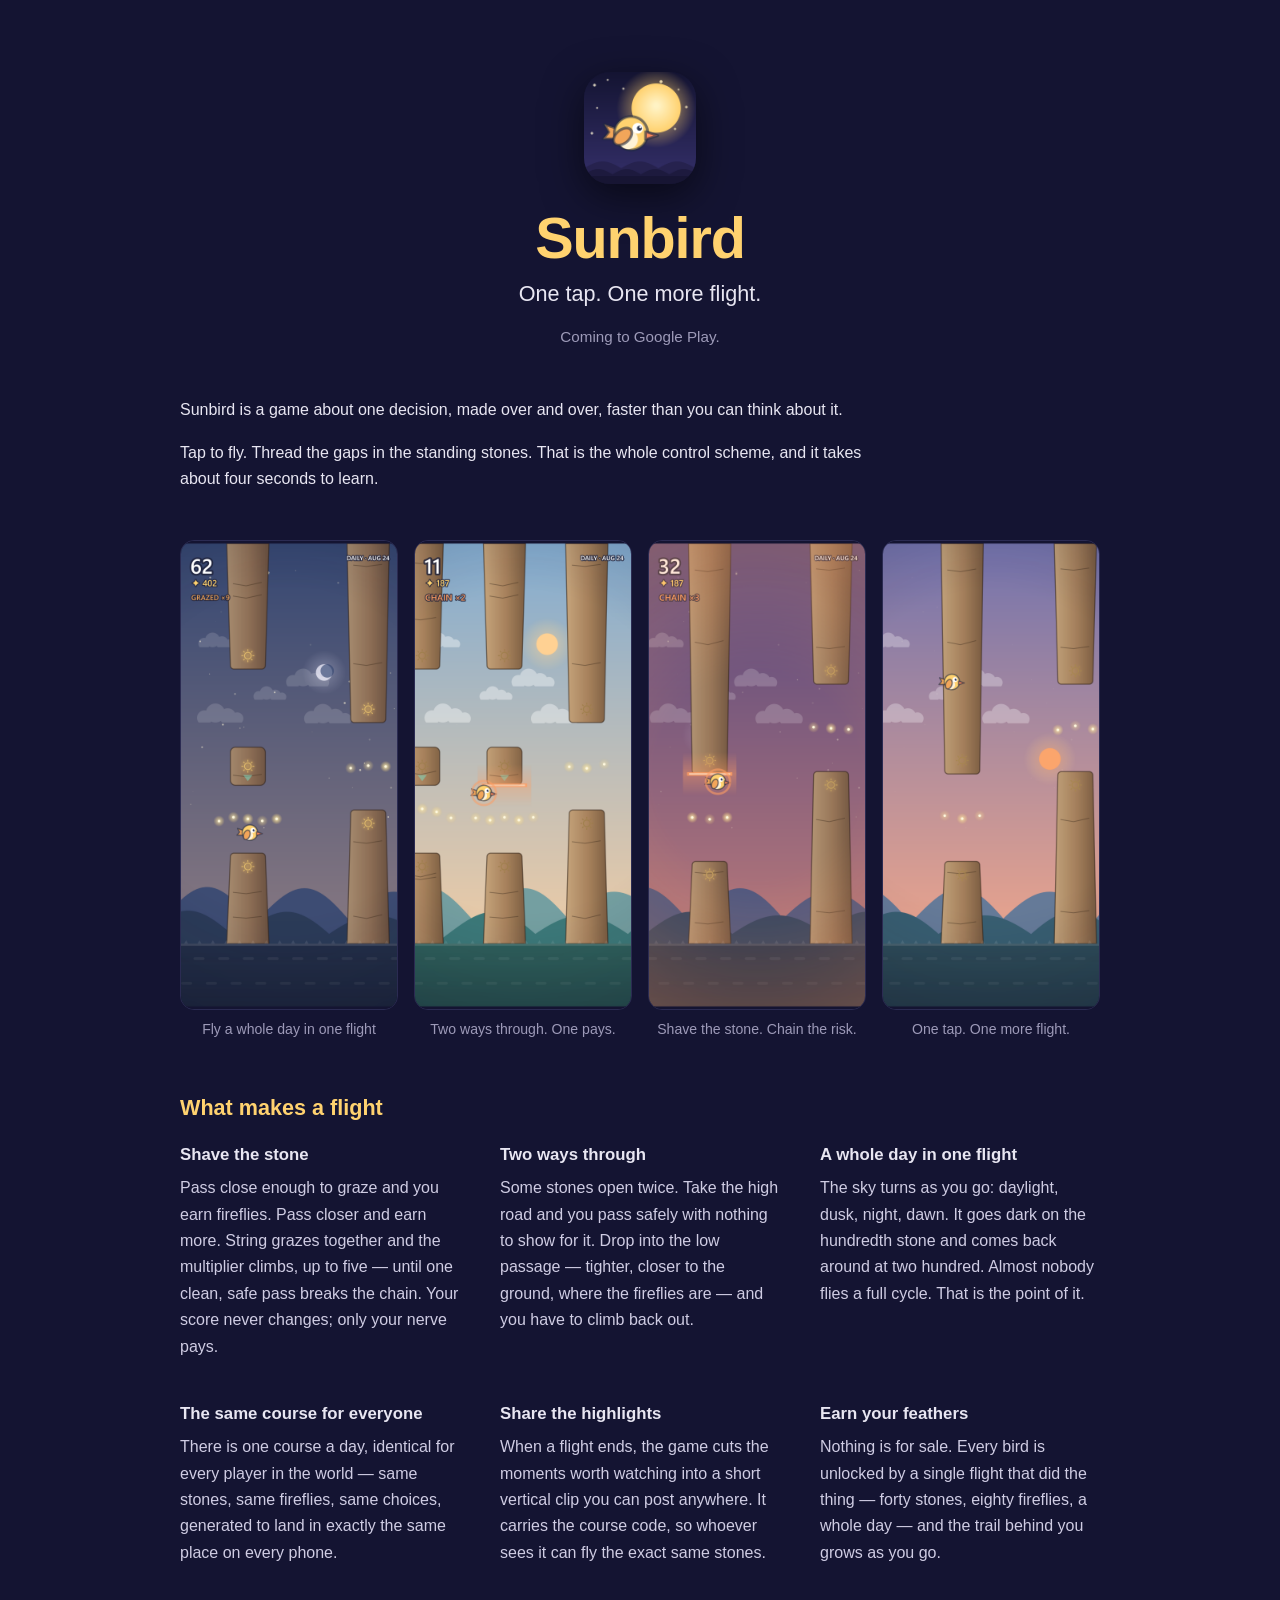
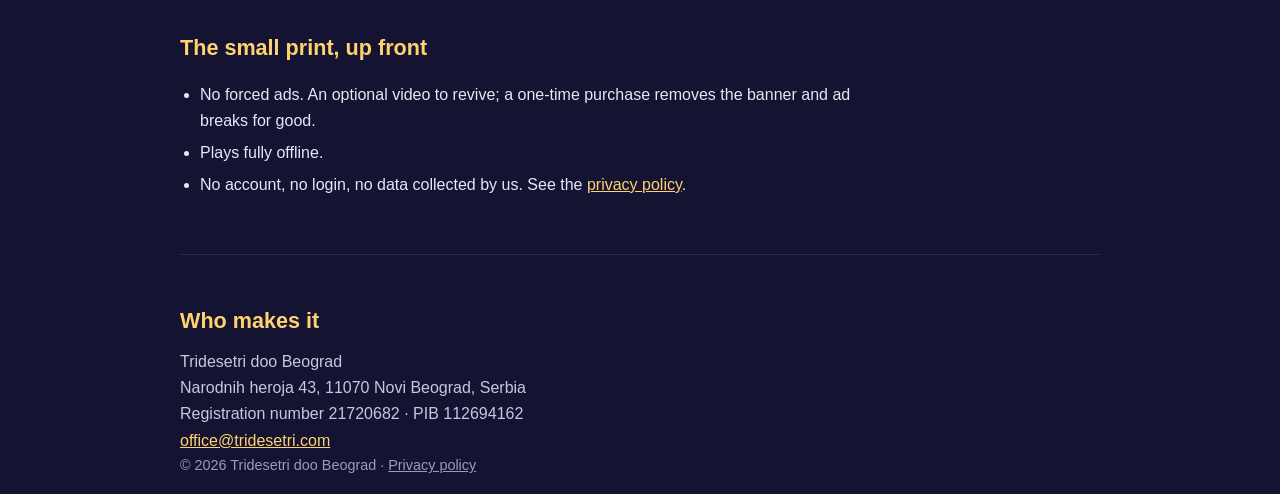
==== index.html @ 5fafc5bd "feat: the Sunbird website and the store-required privacy policy Both stores refuse to review an app " ====
<!doctype html>
<html lang="en">
<head>
<meta charset="utf-8">
<meta name="viewport" content="width=device-width, initial-scale=1">
<title>Sunbird — one tap. One more flight.</title>
<meta name="description" content="Sunbird is a one-tap flying game. Shave the stones, choose your route, and fly a whole day in a single flight. One shared course a day for every player in the world.">
<meta name="theme-color" content="#141432">
<link rel="icon" href="img/icon-512.png">
<link rel="apple-touch-icon" href="img/icon-512.png">
<meta property="og:title" content="Sunbird — one tap. One more flight.">
<meta property="og:description" content="Shave the stones, choose your route, fly a whole day. One course a day, identical for everyone.">
<meta property="og:image" content="img/1-night-canyon.png">
<meta property="og:type" content="website">
<link rel="stylesheet" href="style.css">
</head>
<body>

<header class="hero">
  <div class="wrap">
    <img class="icon" src="img/icon-512.png" alt="Sunbird icon" width="112" height="112">
    <h1>Sunbird</h1>
    <p class="tagline">One tap. One more flight.</p>
    <p class="status">Coming to Google Play.</p>
  </div>
</header>

<main class="wrap">

  <div class="prose">
    <p>Sunbird is a game about one decision, made over and over, faster than you can think about it.</p>
    <p>Tap to fly. Thread the gaps in the standing stones. That is the whole control scheme, and it takes about four seconds to learn.</p>
  </div>

  <div class="shots">
    <figure>
      <img src="img/1-night-canyon.png" alt="Flying through standing stones at night, the carved sun glyphs glowing gold" loading="lazy">
      <figcaption>Fly a whole day in one flight</figcaption>
    </figure>
    <figure>
      <img src="img/2-fork-choice.png" alt="A stone that opens twice: a safe high passage and a tighter low one" loading="lazy">
      <figcaption>Two ways through. One pays.</figcaption>
    </figure>
    <figure>
      <img src="img/3-graze-dusk.png" alt="Grazing a stone at dusk with the chain multiplier climbing" loading="lazy">
      <figcaption>Shave the stone. Chain the risk.</figcaption>
    </figure>
    <figure>
      <img src="img/4-title.png" alt="The Sunbird title screen" loading="lazy">
      <figcaption>One tap. One more flight.</figcaption>
    </figure>
  </div>

  <h2>What makes a flight</h2>
  <div class="features">
    <section>
      <h3>Shave the stone</h3>
      <p>Pass close enough to graze and you earn fireflies. Pass closer and earn more. String grazes together and the multiplier climbs, up to five — until one clean, safe pass breaks the chain. Your score never changes; only your nerve pays.</p>
    </section>
    <section>
      <h3>Two ways through</h3>
      <p>Some stones open twice. Take the high road and you pass safely with nothing to show for it. Drop into the low passage — tighter, closer to the ground, where the fireflies are — and you have to climb back out.</p>
    </section>
    <section>
      <h3>A whole day in one flight</h3>
      <p>The sky turns as you go: daylight, dusk, night, dawn. It goes dark on the hundredth stone and comes back around at two hundred. Almost nobody flies a full cycle. That is the point of it.</p>
    </section>
    <section>
      <h3>The same course for everyone</h3>
      <p>There is one course a day, identical for every player in the world — same stones, same fireflies, same choices, generated to land in exactly the same place on every phone.</p>
    </section>
    <section>
      <h3>Share the highlights</h3>
      <p>When a flight ends, the game cuts the moments worth watching into a short vertical clip you can post anywhere. It carries the course code, so whoever sees it can fly the exact same stones.</p>
    </section>
    <section>
      <h3>Earn your feathers</h3>
      <p>Nothing is for sale. Every bird is unlocked by a single flight that did the thing — forty stones, eighty fireflies, a whole day — and the trail behind you grows as you go.</p>
    </section>
  </div>

  <div class="prose">
    <h2>The small print, up front</h2>
    <ul>
      <li>No forced ads. An optional video to revive; a one-time purchase removes the banner and ad breaks for good.</li>
      <li>Plays fully offline.</li>
      <li>No account, no login, no data collected by us. See the <a href="privacy/">privacy policy</a>.</li>
    </ul>
  </div>

  <hr>

  <div class="prose">
    <h2>Who makes it</h2>
    <address>
      Tridesetri doo Beograd<br>
      Narodnih heroja 43, 11070 Novi Beograd, Serbia<br>
      Registration number 21720682 · PIB 112694162<br>
      <a href="mailto:office@tridesetri.com">office@tridesetri.com</a>
    </address>
  </div>

</main>

<footer class="wrap">
  <p>© 2026 Tridesetri doo Beograd · <a href="privacy/">Privacy policy</a></p>
</footer>

</body>
</html>
---- style.css ----
:root {
  --night: #141432;
  --night-2: #1b1b3f;
  --gold: #FFD26F;
  --ink: #e8e6f2;
  --muted: #9d9ab8;
  --rule: #2b2b52;
  color-scheme: dark;
}
* { box-sizing: border-box; }
html { -webkit-text-size-adjust: 100%; }
body {
  margin: 0;
  background: var(--night);
  color: var(--ink);
  font: 16px/1.65 -apple-system, BlinkMacSystemFont, "Segoe UI", Roboto, Helvetica, Arial, sans-serif;
}
.wrap { max-width: 60rem; margin: 0 auto; padding: 0 1.25rem; }
.prose { max-width: 44rem; }

a { color: var(--gold); }
a:hover { color: #fff; }

header.hero { padding: 4.5rem 0 3rem; text-align: center; }
.icon {
  width: 112px; height: 112px; border-radius: 26px; display: block; margin: 0 auto 1.5rem;
  box-shadow: 0 12px 40px rgba(0,0,0,.55);
}
h1 { font-size: clamp(2.4rem, 7vw, 3.6rem); line-height: 1.05; margin: 0 0 .5rem; color: var(--gold); letter-spacing: -.02em; }
.tagline { font-size: clamp(1.05rem, 3vw, 1.35rem); color: var(--ink); margin: 0 0 .75rem; }
.status { color: var(--muted); margin: 0; font-size: .95rem; }

main.prose { padding-top: 3rem; }
.prose h1 { font-size: clamp(1.8rem, 5vw, 2.3rem); color: var(--gold); margin: 0 0 .25rem; line-height: 1.15; }

h2 { font-size: 1.35rem; color: var(--gold); margin: 3rem 0 .6rem; }
h3 { font-size: 1.05rem; color: var(--ink); margin: 2rem 0 .4rem; }
p { margin: 0 0 1rem; }

.shots {
  display: grid; gap: 1rem; grid-template-columns: repeat(auto-fit, minmax(180px, 1fr));
  margin: 3rem 0 1rem; padding: 0; list-style: none;
}
.shots img {
  width: 100%; height: auto; display: block; border-radius: 14px;
  border: 1px solid var(--rule); background: var(--night-2);
}
.shots figcaption { color: var(--muted); font-size: .88rem; margin-top: .5rem; text-align: center; }
.shots figure { margin: 0; }

.features { display: grid; gap: 1.5rem 2.5rem; grid-template-columns: repeat(auto-fit, minmax(16rem, 1fr)); margin: 1rem 0 0; }
.features h3 { margin-top: 0; }
.features p { color: #cfcce3; }

hr { border: 0; border-top: 1px solid var(--rule); margin: 3.5rem 0 2rem; }

ul { padding-left: 1.25rem; }
li { margin: .35rem 0; }
address { font-style: normal; color: #c9c6de; }

footer { padding: 1rem 0 4rem; color: var(--muted); font-size: .9rem; }
footer a { color: var(--muted); text-decoration: underline; }
footer a:hover { color: var(--gold); }

.updated { color: var(--muted); margin: 0 0 2rem; }
.back { display: inline-block; margin: 0 0 2rem; font-size: .92rem; }
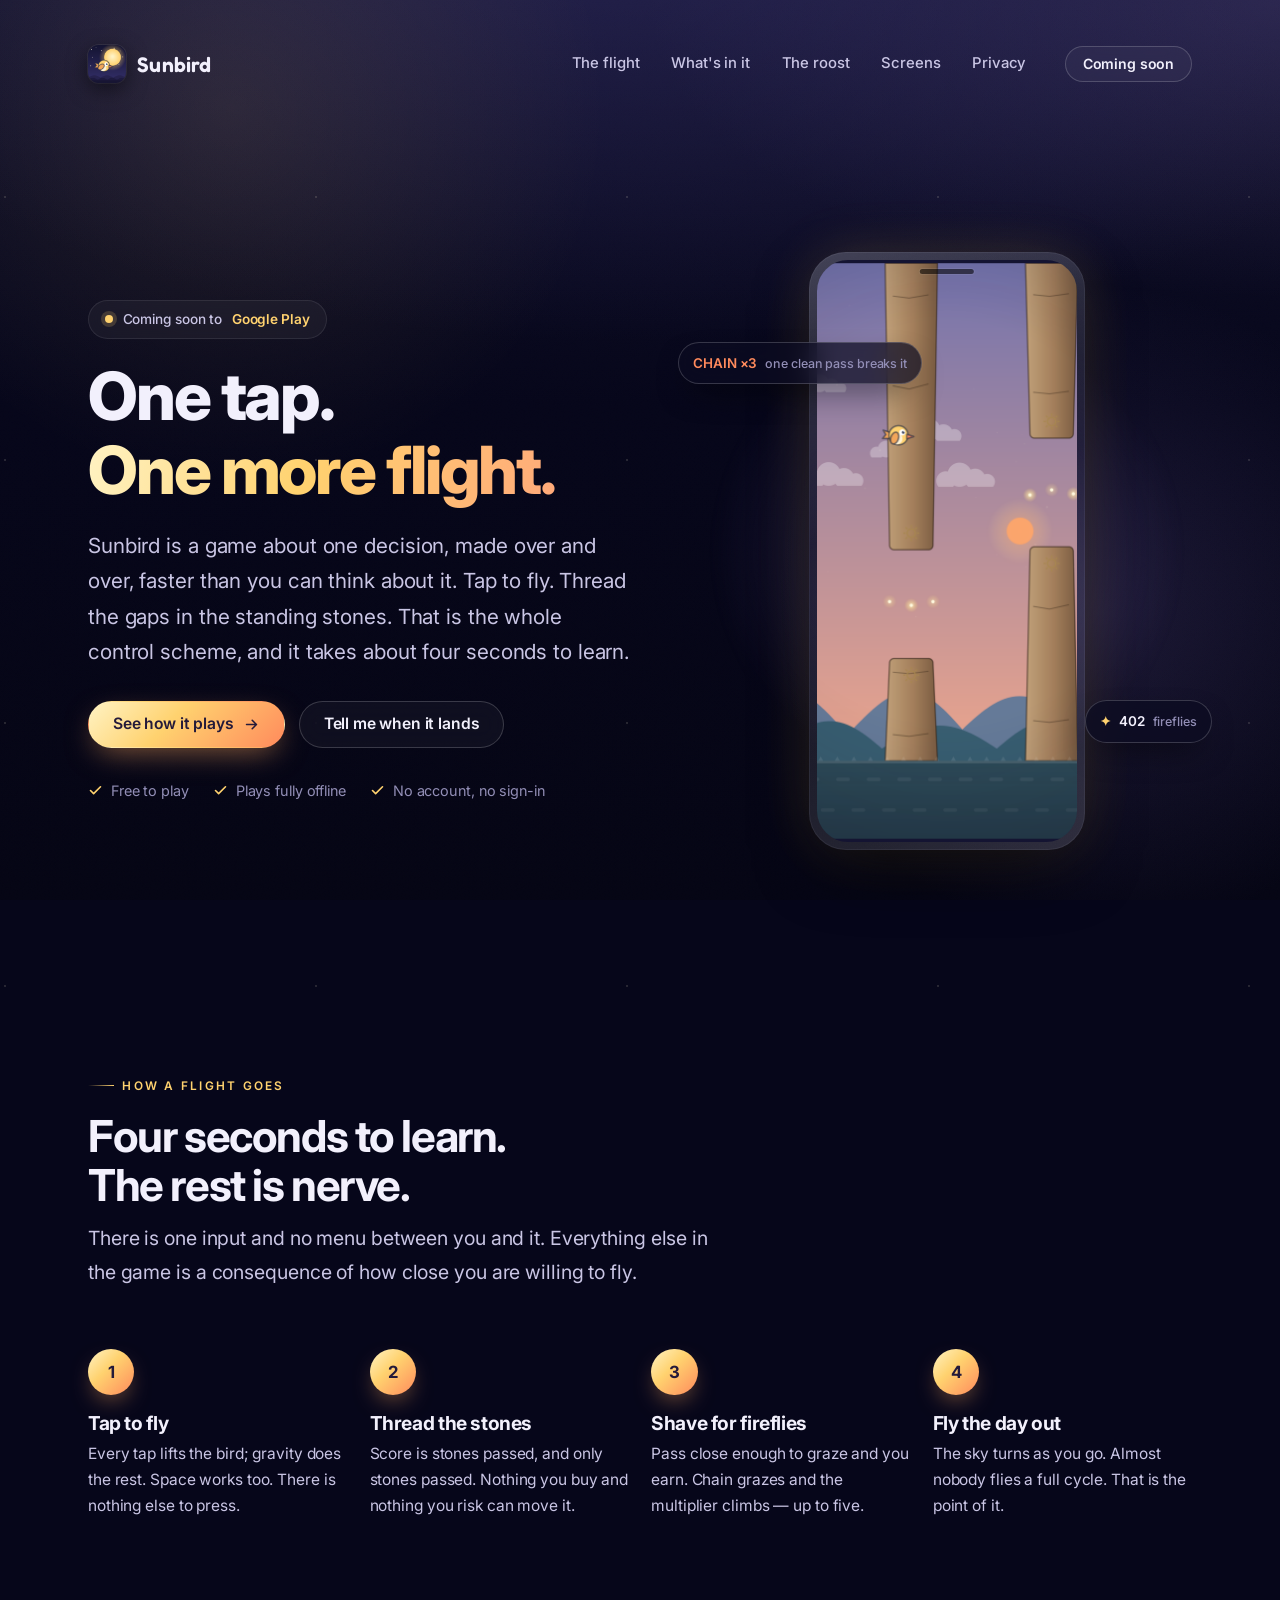
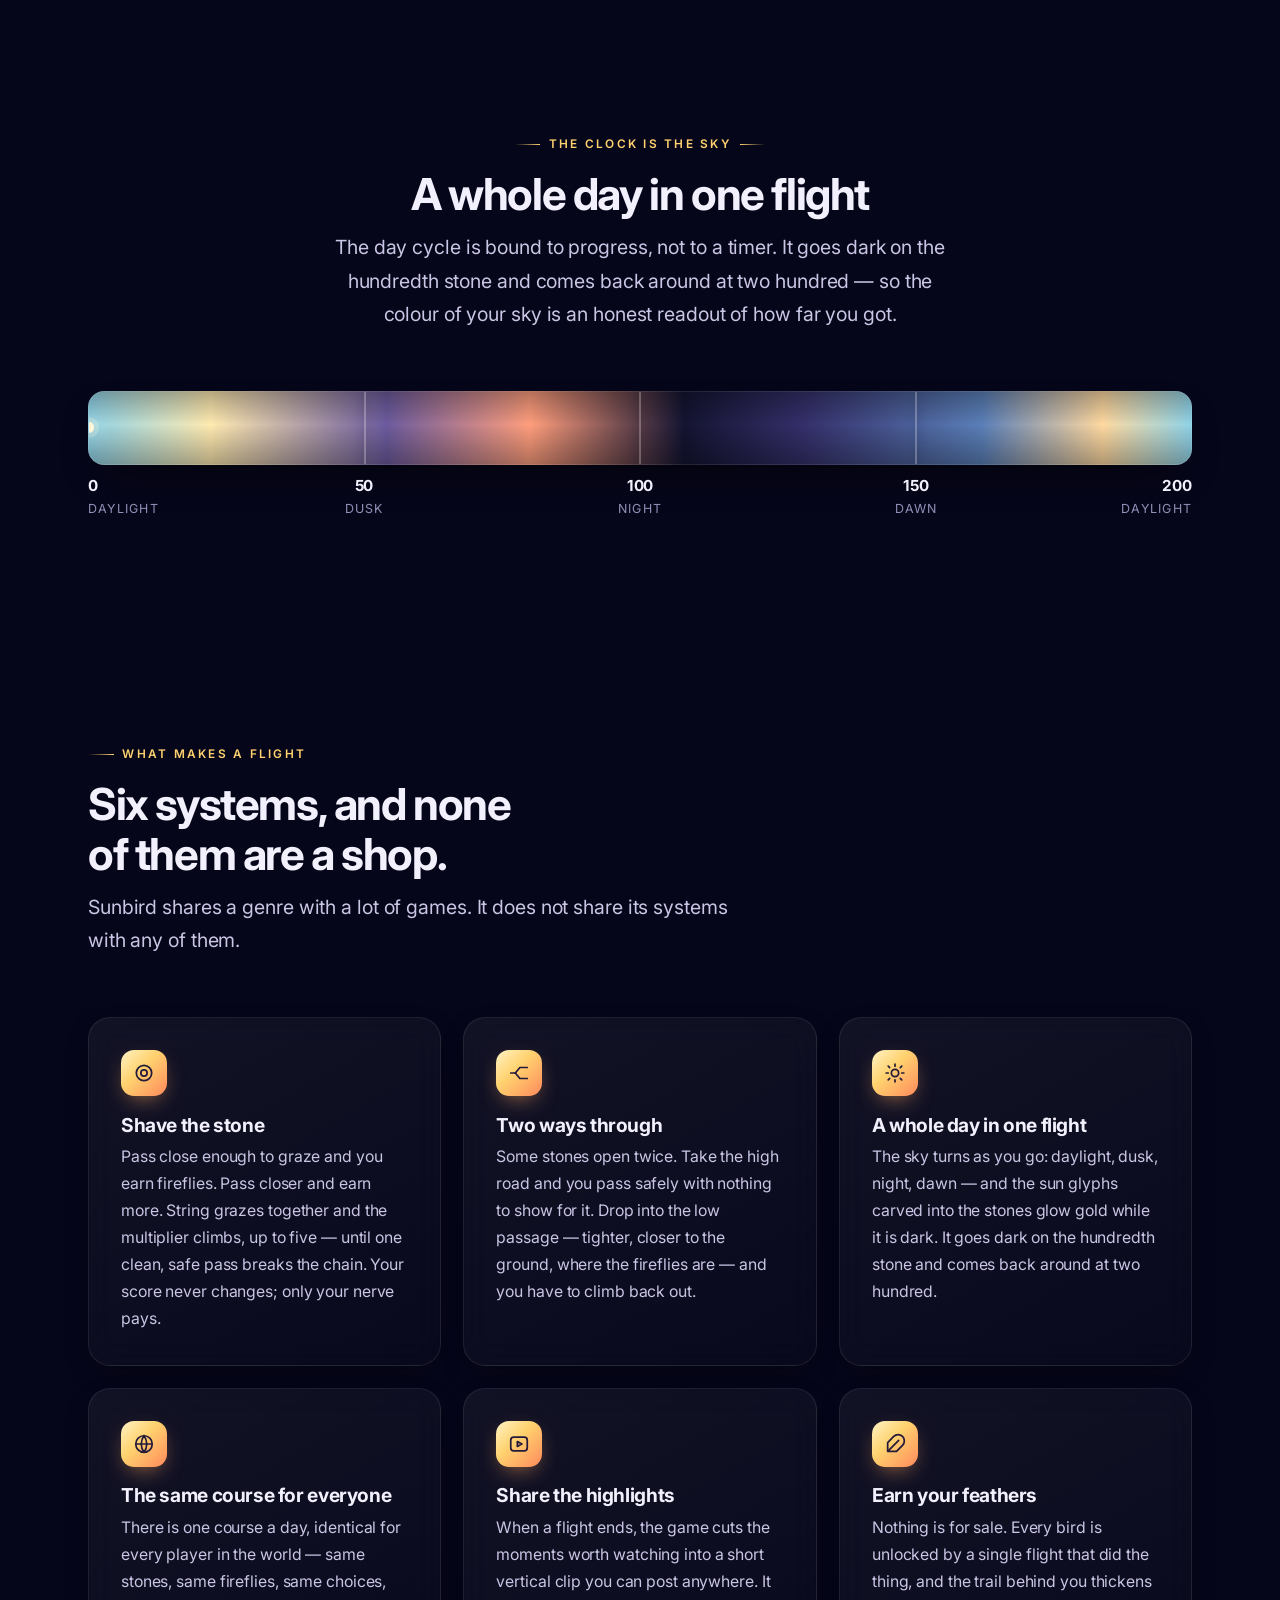
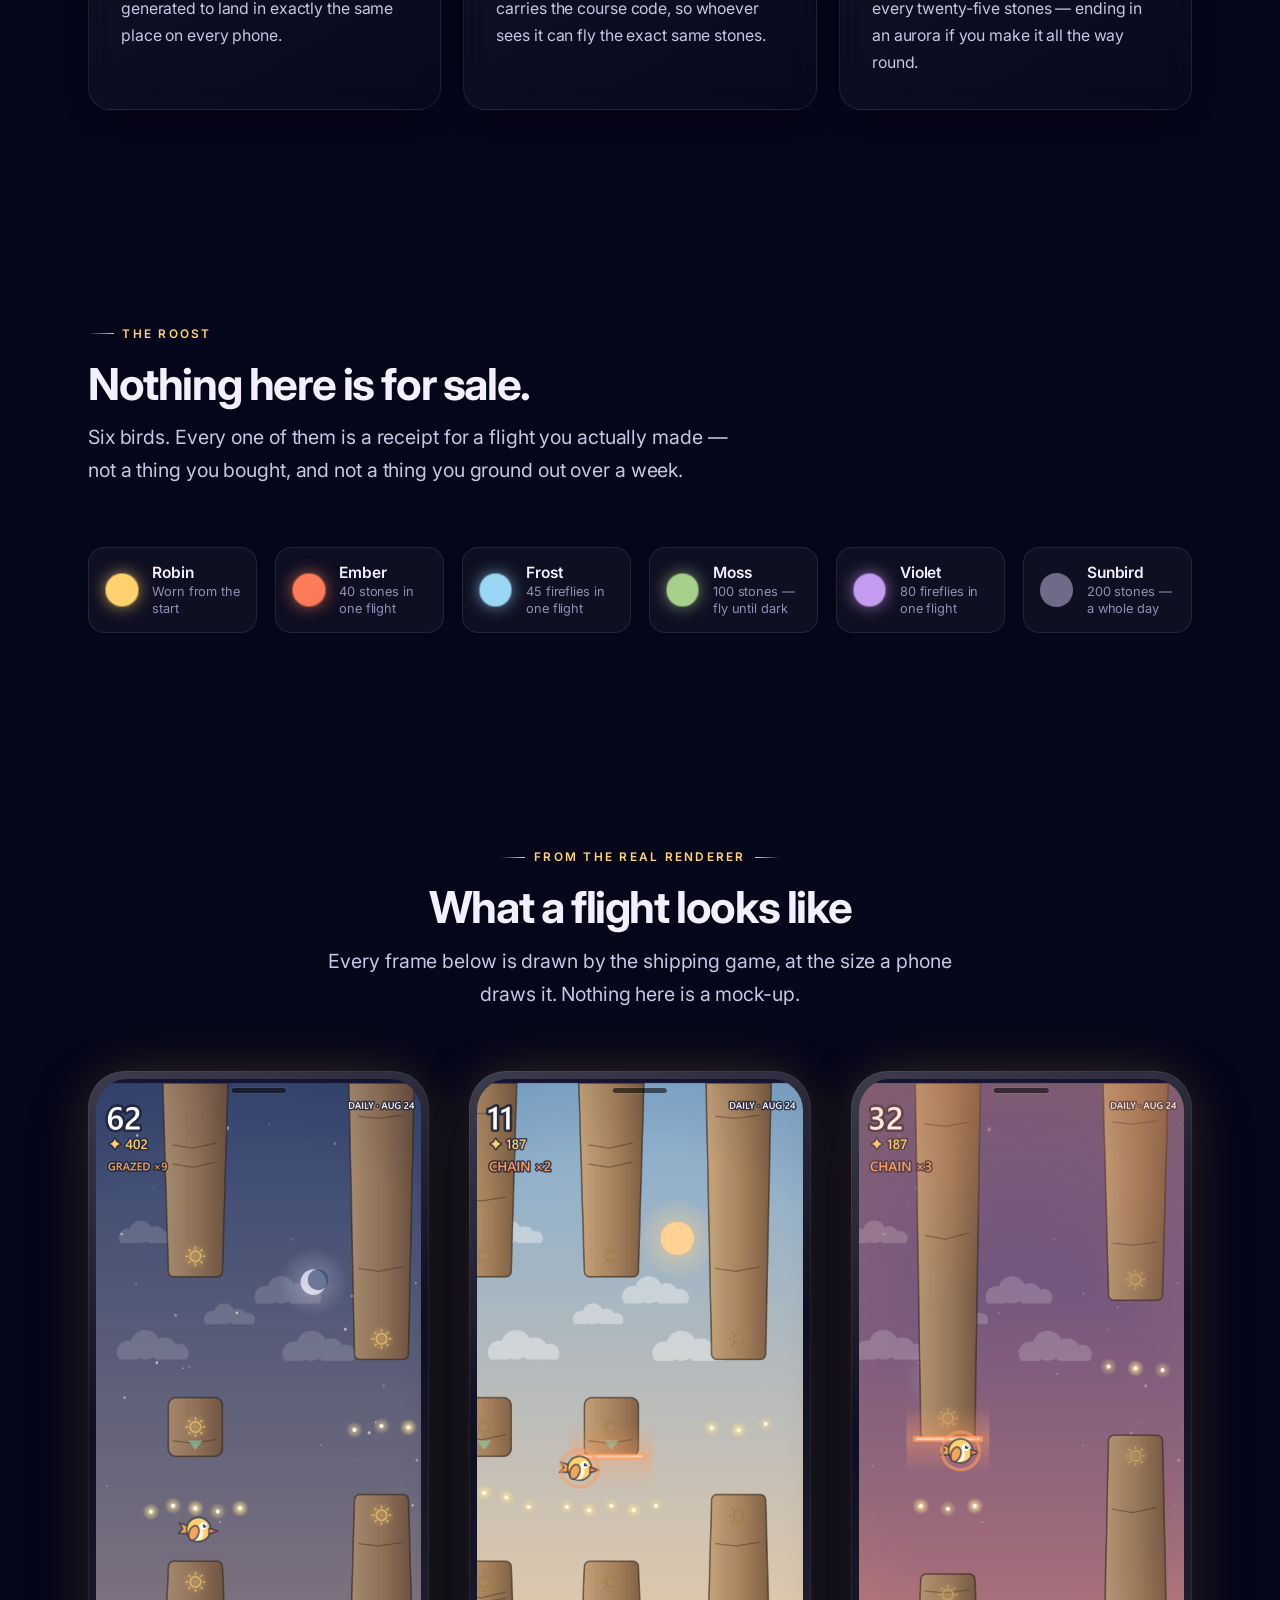
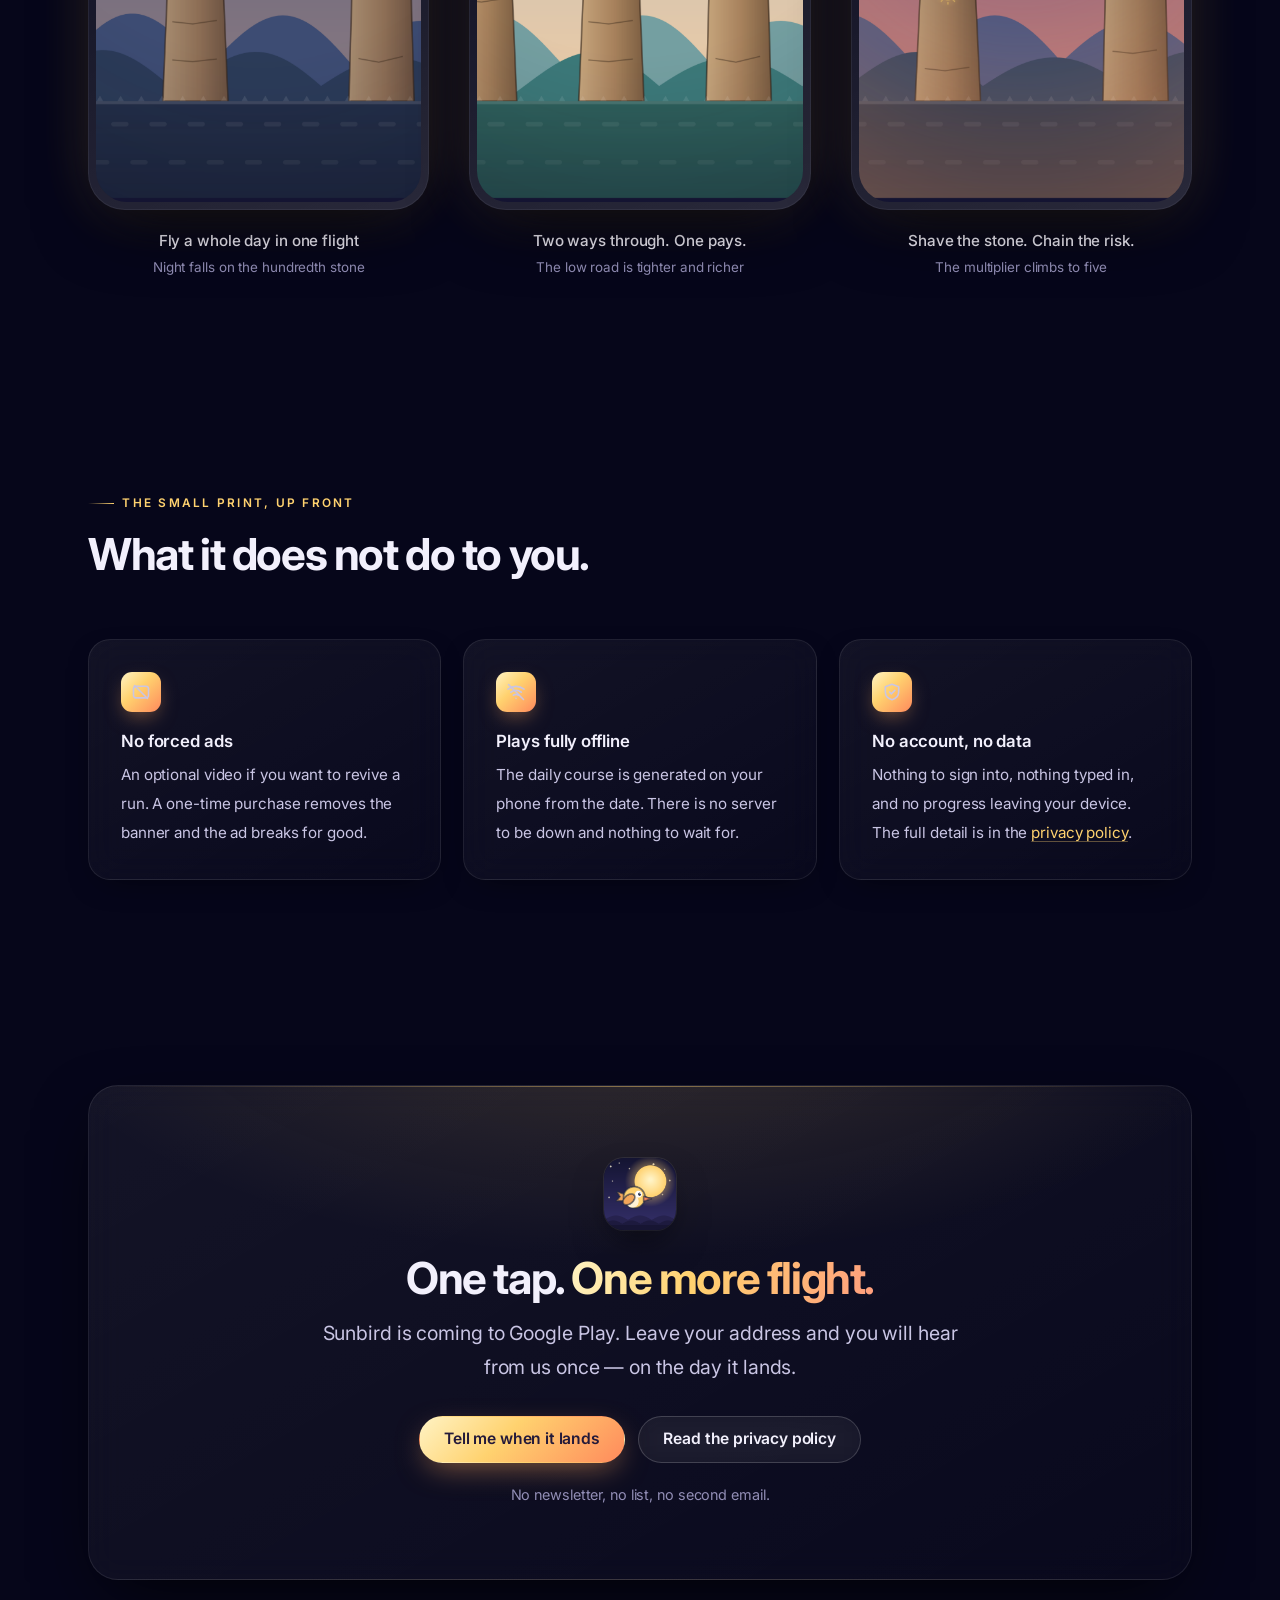
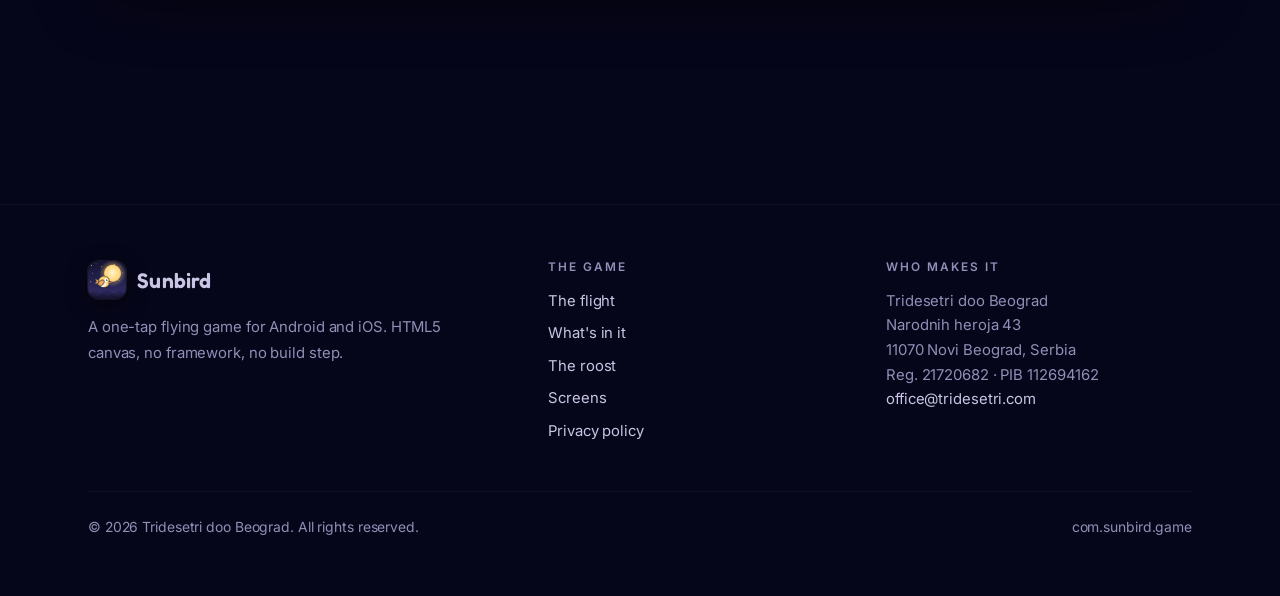
==== commit bd11e58e: "feat(site): rebuild the landing page and policy on one design system The site said the right things " ====
--- a/index.html
+++ b/index.html
@@ -1,110 +1,475 @@
 <!doctype html>
-<html lang="en">
+<html lang="en" class="no-js">
 <head>
 <meta charset="utf-8">
 <meta name="viewport" content="width=device-width, initial-scale=1">
+
 <title>Sunbird — one tap. One more flight.</title>
 <meta name="description" content="Sunbird is a one-tap flying game. Shave the stones, choose your route, and fly a whole day in a single flight. One shared course a day for every player in the world.">
-<meta name="theme-color" content="#141432">
-<link rel="icon" href="img/icon-512.png">
+<meta name="theme-color" content="#06061A">
+<meta name="color-scheme" content="dark">
+<meta name="author" content="Tridesetri doo Beograd">
+<link rel="canonical" href="https://sunbird.tridesetri.com/">
+
+<link rel="icon" href="img/icon.svg" type="image/svg+xml">
+<link rel="icon" href="img/icon-512.png" type="image/png" sizes="512x512">
 <link rel="apple-touch-icon" href="img/icon-512.png">
+
 <meta property="og:title" content="Sunbird — one tap. One more flight.">
 <meta property="og:description" content="Shave the stones, choose your route, fly a whole day. One course a day, identical for everyone.">
-<meta property="og:image" content="img/1-night-canyon.png">
+<meta property="og:image" content="https://sunbird.tridesetri.com/img/og.png">
+<meta property="og:image:width" content="1200">
+<meta property="og:image:height" content="630">
+<meta property="og:image:alt" content="Sunbird — a bird flying past carved standing stones at night.">
+<meta property="og:url" content="https://sunbird.tridesetri.com/">
 <meta property="og:type" content="website">
-<link rel="stylesheet" href="style.css">
+<meta property="og:site_name" content="Sunbird">
+<meta name="twitter:card" content="summary_large_image">
+<meta name="twitter:title" content="Sunbird — one tap. One more flight.">
+<meta name="twitter:description" content="Shave the stones, choose your route, fly a whole day. One course a day, identical for everyone.">
+<meta name="twitter:image" content="https://sunbird.tridesetri.com/img/og.png">
+
+<link rel="preconnect" href="https://fonts.googleapis.com">
+<link rel="preconnect" href="https://fonts.gstatic.com" crossorigin>
+<link rel="stylesheet" href="https://fonts.googleapis.com/css2?family=Fredoka:wght@600&family=Inter:wght@400;500;600;700;800&display=swap">
+<link rel="stylesheet" href="style.css?v=2">
+
+<script>document.documentElement.classList.remove('no-js');</script>
+
+<script type="application/ld+json">
+{
+  "@context": "https://schema.org",
+  "@type": "VideoGame",
+  "name": "Sunbird",
+  "url": "https://sunbird.tridesetri.com/",
+  "description": "A one-tap flying game. Shave the standing stones for fireflies, choose the high road or the low one, and try to fly a whole day in a single flight. One course a day, identical for every player in the world.",
+  "image": "https://sunbird.tridesetri.com/img/og.png",
+  "applicationCategory": "GameApplication",
+  "genre": ["Arcade", "Casual"],
+  "operatingSystem": "Android, iOS",
+  "gamePlatform": "Mobile",
+  "playMode": "SinglePlayer",
+  "inLanguage": "en",
+  "publisher": {
+    "@type": "Organization",
+    "name": "Tridesetri doo Beograd",
+    "email": "office@tridesetri.com",
+    "address": {
+      "@type": "PostalAddress",
+      "streetAddress": "Narodnih heroja 43",
+      "addressLocality": "Novi Beograd",
+      "postalCode": "11070",
+      "addressCountry": "RS"
+    }
+  },
+  "offers": {
+    "@type": "Offer",
+    "price": "0",
+    "priceCurrency": "USD",
+    "availability": "https://schema.org/PreOrder"
+  }
+}
+</script>
 </head>
+
 <body>
-
-<header class="hero">
-  <div class="wrap">
-    <img class="icon" src="img/icon-512.png" alt="Sunbird icon" width="112" height="112">
-    <h1>Sunbird</h1>
-    <p class="tagline">One tap. One more flight.</p>
-    <p class="status">Coming to Google Play.</p>
+<div class="sky" aria-hidden="true"></div>
+<div class="grain" aria-hidden="true"></div>
+
+<a class="skip" href="#main">Skip to content</a>
+
+<header class="nav">
+  <div class="shell nav-row">
+    <a class="brand" href="/">
+      <img src="img/icon-512.png" alt="" width="38" height="38">
+      <b>Sunbird</b>
+    </a>
+
+    <nav aria-label="Primary">
+      <ul class="nav-links" id="nav-links">
+        <li><a href="#flight">The flight</a></li>
+        <li><a href="#features">What's in it</a></li>
+        <li><a href="#roost">The roost</a></li>
+        <li><a href="#shots">Screens</a></li>
+        <li><a href="privacy/">Privacy</a></li>
+      </ul>
+    </nav>
+
+    <a class="btn btn--glass btn--sm nav-cta" href="#call">Coming soon</a>
+
+    <button class="burger" type="button" aria-expanded="false" aria-controls="nav-links" aria-label="Menu">
+      <svg class="bars" width="20" height="20" viewBox="0 0 24 24" fill="none" stroke="currentColor" stroke-width="2" stroke-linecap="round" aria-hidden="true"><path d="M4 7h16M4 12h16M4 17h16"/></svg>
+      <svg class="x" width="20" height="20" viewBox="0 0 24 24" fill="none" stroke="currentColor" stroke-width="2" stroke-linecap="round" aria-hidden="true"><path d="M6 6l12 12M18 6L6 18"/></svg>
+    </button>
   </div>
 </header>
 
-<main class="wrap">
-
-  <div class="prose">
-    <p>Sunbird is a game about one decision, made over and over, faster than you can think about it.</p>
-    <p>Tap to fly. Thread the gaps in the standing stones. That is the whole control scheme, and it takes about four seconds to learn.</p>
+<main id="main">
+
+  <!-- ================= hero ================= -->
+  <section class="hero">
+    <div class="shell hero-grid">
+      <div>
+        <span class="pill"><span class="dot" aria-hidden="true"></span> Coming soon to <b>Google&nbsp;Play</b></span>
+
+        <h1>
+          <span class="line">One tap.</span>
+          <span class="line gradient">One more flight.</span>
+        </h1>
+
+        <p class="hero-lede">
+          Sunbird is a game about one decision, made over and over, faster
+          than you can think about it. Tap to fly. Thread the gaps in the
+          standing stones. That is the whole control scheme, and it takes
+          about four seconds to learn.
+        </p>
+
+        <div class="hero-actions">
+          <a class="btn btn--sun" href="#flight">
+            See how it plays
+            <svg width="17" height="17" viewBox="0 0 24 24" fill="none" stroke="currentColor" stroke-width="2.2" stroke-linecap="round" stroke-linejoin="round" aria-hidden="true"><path d="M5 12h13M13 6l6 6-6 6"/></svg>
+          </a>
+          <a class="btn btn--glass" href="mailto:office@tridesetri.com?subject=Sunbird%20%E2%80%94%20tell%20me%20when%20it%20lands">
+            Tell me when it lands
+          </a>
+        </div>
+
+        <ul class="hero-facts">
+          <li><svg width="15" height="15" viewBox="0 0 24 24" fill="none" stroke="currentColor" stroke-width="2.6" stroke-linecap="round" stroke-linejoin="round" aria-hidden="true"><path d="M20 6 9 17l-5-5"/></svg> Free to play</li>
+          <li><svg width="15" height="15" viewBox="0 0 24 24" fill="none" stroke="currentColor" stroke-width="2.6" stroke-linecap="round" stroke-linejoin="round" aria-hidden="true"><path d="M20 6 9 17l-5-5"/></svg> Plays fully offline</li>
+          <li><svg width="15" height="15" viewBox="0 0 24 24" fill="none" stroke="currentColor" stroke-width="2.6" stroke-linecap="round" stroke-linejoin="round" aria-hidden="true"><path d="M20 6 9 17l-5-5"/></svg> No account, no sign-in</li>
+        </ul>
+      </div>
+
+      <div class="stage">
+        <span class="chip chip--a"><span class="ember">CHAIN&nbsp;&times;3</span> <small>one clean pass breaks it</small></span>
+        <div class="phone phone--float">
+          <img src="img/4-title.png" width="1080" height="2340"
+               alt="Sunbird at dusk: the bird slips past a hanging stone as the sun drops behind the hills."
+               fetchpriority="high" decoding="async">
+        </div>
+        <span class="chip chip--b"><span class="spark">&#10022;</span> 402 <small>fireflies</small></span>
+      </div>
+    </div>
+  </section>
+
+  <!-- ================= how a flight goes ================= -->
+  <section class="section" id="flight">
+    <div class="shell">
+      <div class="head">
+        <p class="eyebrow">How a flight goes</p>
+        <h2>Four seconds to learn. The rest is nerve.</h2>
+        <p class="lede">
+          There is one input and no menu between you and it. Everything
+          else in the game is a consequence of how close you are willing
+          to fly.
+        </p>
+      </div>
+
+      <div class="steps">
+        <div class="step reveal">
+          <div class="step-n">1</div>
+          <h3>Tap to fly</h3>
+          <p>Every tap lifts the bird; gravity does the rest. Space works too. There is nothing else to press.</p>
+        </div>
+        <div class="step reveal" style="--delay:90ms">
+          <div class="step-n">2</div>
+          <h3>Thread the stones</h3>
+          <p>Score is stones passed, and only stones passed. Nothing you buy and nothing you risk can move it.</p>
+        </div>
+        <div class="step reveal" style="--delay:180ms">
+          <div class="step-n">3</div>
+          <h3>Shave for fireflies</h3>
+          <p>Pass close enough to graze and you earn. Chain grazes and the multiplier climbs — up to five.</p>
+        </div>
+        <div class="step reveal" style="--delay:270ms">
+          <div class="step-n">4</div>
+          <h3>Fly the day out</h3>
+          <p>The sky turns as you go. Almost nobody flies a full cycle. That is the point of it.</p>
+        </div>
+      </div>
+    </div>
+  </section>
+
+  <!-- ================= the day bar ================= -->
+  <section class="section section--tight">
+    <div class="shell">
+      <div class="head head--center">
+        <p class="eyebrow">The clock is the sky</p>
+        <h2>A whole day in one flight</h2>
+        <p class="lede">
+          The day cycle is bound to progress, not to a timer. It goes dark
+          on the hundredth stone and comes back around at two hundred — so
+          the colour of your sky is an honest readout of how far you got.
+        </p>
+      </div>
+
+      <div class="daybar reveal">
+        <div class="daybar-track" role="img"
+             aria-label="The sky cycle across two hundred stones: daylight at the start, dusk near fifty, night from one hundred, dawn near one hundred and fifty, and daylight again at two hundred.">
+          <i style="--at:25%"></i>
+          <i style="--at:50%"></i>
+          <i style="--at:75%"></i>
+          <span class="daybar-runner" aria-hidden="true"><span class="daybar-bird"></span></span>
+        </div>
+        <ol class="daybar-marks" aria-hidden="true">
+          <li style="--at:0%"><b>0</b><span>Daylight</span></li>
+          <li style="--at:25%"><b>50</b><span>Dusk</span></li>
+          <li style="--at:50%"><b>100</b><span>Night</span></li>
+          <li style="--at:75%"><b>150</b><span>Dawn</span></li>
+          <li style="--at:100%"><b>200</b><span>Daylight</span></li>
+        </ol>
+      </div>
+    </div>
+  </section>
+
+  <!-- ================= features ================= -->
+  <section class="section" id="features">
+    <div class="shell">
+      <div class="head">
+        <p class="eyebrow">What makes a flight</p>
+        <h2>Six systems, and none of them are a shop.</h2>
+        <p class="lede">
+          Sunbird shares a genre with a lot of games. It does not share
+          its systems with any of them.
+        </p>
+      </div>
+
+      <div class="grid">
+        <article class="card reveal">
+          <span class="icon" aria-hidden="true">
+            <svg width="22" height="22" viewBox="0 0 24 24" fill="none" stroke="currentColor" stroke-width="1.9" stroke-linecap="round"><circle cx="12" cy="12" r="8.4"/><circle cx="12" cy="12" r="3.4"/></svg>
+          </span>
+          <h3>Shave the stone</h3>
+          <p>Pass close enough to graze and you earn fireflies. Pass closer and earn more. String grazes together and the multiplier climbs, up to five — until one clean, safe pass breaks the chain. Your score never changes; only your nerve pays.</p>
+        </article>
+
+        <article class="card reveal" style="--delay:80ms">
+          <span class="icon" aria-hidden="true">
+            <svg width="22" height="22" viewBox="0 0 24 24" fill="none" stroke="currentColor" stroke-width="1.9" stroke-linecap="round" stroke-linejoin="round"><path d="M3 12h5"/><path d="M8 12l5-6h8"/><path d="M8 12l5 6h8"/></svg>
+          </span>
+          <h3>Two ways through</h3>
+          <p>Some stones open twice. Take the high road and you pass safely with nothing to show for it. Drop into the low passage — tighter, closer to the ground, where the fireflies are — and you have to climb back out.</p>
+        </article>
+
+        <article class="card reveal" style="--delay:160ms">
+          <span class="icon" aria-hidden="true">
+            <svg width="22" height="22" viewBox="0 0 24 24" fill="none" stroke="currentColor" stroke-width="1.9" stroke-linecap="round"><circle cx="12" cy="12" r="4"/><path d="M12 2.4v2.2M12 19.4v2.2M4.6 4.6l1.6 1.6M17.8 17.8l1.6 1.6M2.4 12h2.2M19.4 12h2.2M4.6 19.4l1.6-1.6M17.8 6.2l1.6-1.6"/></svg>
+          </span>
+          <h3>A whole day in one flight</h3>
+          <p>The sky turns as you go: daylight, dusk, night, dawn — and the sun glyphs carved into the stones glow gold while it is dark. It goes dark on the hundredth stone and comes back around at two hundred.</p>
+        </article>
+
+        <article class="card reveal">
+          <span class="icon" aria-hidden="true">
+            <svg width="22" height="22" viewBox="0 0 24 24" fill="none" stroke="currentColor" stroke-width="1.9" stroke-linecap="round"><circle cx="12" cy="12" r="9"/><path d="M3 12h18"/><path d="M12 3a15 15 0 0 1 0 18 15 15 0 0 1 0-18Z"/></svg>
+          </span>
+          <h3>The same course for everyone</h3>
+          <p>There is one course a day, identical for every player in the world — same stones, same fireflies, same choices, generated to land in exactly the same place on every phone.</p>
+        </article>
+
+        <article class="card reveal" style="--delay:80ms">
+          <span class="icon" aria-hidden="true">
+            <svg width="22" height="22" viewBox="0 0 24 24" fill="none" stroke="currentColor" stroke-width="1.9" stroke-linecap="round" stroke-linejoin="round"><rect x="3" y="4.5" width="18" height="15" rx="3.4"/><path d="M10.2 9.4l5 2.6-5 2.6z"/></svg>
+          </span>
+          <h3>Share the highlights</h3>
+          <p>When a flight ends, the game cuts the moments worth watching into a short vertical clip you can post anywhere. It carries the course code, so whoever sees it can fly the exact same stones.</p>
+        </article>
+
+        <article class="card reveal" style="--delay:160ms">
+          <span class="icon" aria-hidden="true">
+            <svg width="22" height="22" viewBox="0 0 24 24" fill="none" stroke="currentColor" stroke-width="1.9" stroke-linecap="round" stroke-linejoin="round"><path d="M20.2 3.8a6.8 6.8 0 0 0-9.6 0L4 10.4V20h9.6l6.6-6.6a6.8 6.8 0 0 0 0-9.6Z"/><path d="M16 8 4.6 19.4"/></svg>
+          </span>
+          <h3>Earn your feathers</h3>
+          <p>Nothing is for sale. Every bird is unlocked by a single flight that did the thing, and the trail behind you thickens every twenty-five stones — ending in an aurora if you make it all the way round.</p>
+        </article>
+      </div>
+    </div>
+  </section>
+
+  <!-- ================= the roost ================= -->
+  <section class="section section--tight" id="roost">
+    <div class="shell">
+      <div class="head">
+        <p class="eyebrow">The roost</p>
+        <h2>Nothing here is for sale.</h2>
+        <p class="lede">
+          Six birds. Every one of them is a receipt for a flight you
+          actually made — not a thing you bought, and not a thing you
+          ground out over a week.
+        </p>
+      </div>
+
+      <ul class="roost reveal">
+        <li class="bird" style="--body:#FFD26F">
+          <span class="egg" aria-hidden="true"></span>
+          <span><b>Robin</b><span>Worn from the start</span></span>
+        </li>
+        <li class="bird" style="--body:#FF7A59">
+          <span class="egg" aria-hidden="true"></span>
+          <span><b>Ember</b><span>40 stones in one flight</span></span>
+        </li>
+        <li class="bird" style="--body:#9AD7F5">
+          <span class="egg" aria-hidden="true"></span>
+          <span><b>Frost</b><span>45 fireflies in one flight</span></span>
+        </li>
+        <li class="bird" style="--body:#A8D08D">
+          <span class="egg" aria-hidden="true"></span>
+          <span><b>Moss</b><span>100 stones — fly until dark</span></span>
+        </li>
+        <li class="bird" style="--body:#C39BF0">
+          <span class="egg" aria-hidden="true"></span>
+          <span><b>Violet</b><span>80 fireflies in one flight</span></span>
+        </li>
+        <li class="bird bird--locked">
+          <span class="egg" aria-hidden="true"></span>
+          <span><b>Sunbird</b><span>200 stones — a whole day</span></span>
+        </li>
+      </ul>
+    </div>
+  </section>
+
+  <!-- ================= screens ================= -->
+  <section class="section" id="shots">
+    <div class="shell">
+      <div class="head head--center">
+        <p class="eyebrow">From the real renderer</p>
+        <h2>What a flight looks like</h2>
+        <p class="lede">
+          Every frame below is drawn by the shipping game, at the size a
+          phone draws it. Nothing here is a mock-up.
+        </p>
+      </div>
+
+      <div class="shots">
+        <figure class="shot reveal">
+          <div class="phone">
+            <img src="img/1-night-canyon.png" width="1080" height="2340" loading="lazy" decoding="async"
+                 alt="Night: sixty-two stones passed, four hundred and two fireflies, a nine-graze chain, and the carved sun glyphs glowing gold under a crescent moon.">
+          </div>
+          <figcaption>Fly a whole day in one flight<small>Night falls on the hundredth stone</small></figcaption>
+        </figure>
+
+        <figure class="shot reveal" style="--delay:120ms">
+          <div class="phone">
+            <img src="img/2-fork-choice.png" width="1080" height="2340" loading="lazy" decoding="async"
+                 alt="Daylight: a stone that opens twice, the low passage marked with an arrow and strung with fireflies.">
+          </div>
+          <figcaption>Two ways through. One pays.<small>The low road is tighter and richer</small></figcaption>
+        </figure>
+
+        <figure class="shot reveal" style="--delay:240ms">
+          <div class="phone">
+            <img src="img/3-graze-dusk.png" width="1080" height="2340" loading="lazy" decoding="async"
+                 alt="Dusk: the bird grazes the tip of a hanging stone, the graze ring flaring and the chain reading three.">
+          </div>
+          <figcaption>Shave the stone. Chain the risk.<small>The multiplier climbs to five</small></figcaption>
+        </figure>
+      </div>
+    </div>
+  </section>
+
+  <!-- ================= promises ================= -->
+  <section class="section section--tight">
+    <div class="shell">
+      <div class="head">
+        <p class="eyebrow">The small print, up front</p>
+        <h2>What it does not do to you.</h2>
+      </div>
+
+      <ul class="promises">
+        <li class="card promise reveal">
+          <span class="icon" aria-hidden="true">
+            <svg width="20" height="20" viewBox="0 0 24 24" fill="none" stroke="currentColor" stroke-width="1.9" stroke-linecap="round"><rect x="3" y="5" width="18" height="14" rx="3.2"/><path d="M4.2 4.2 19.8 19.8"/></svg>
+          </span>
+          <b>No forced ads</b>
+          <span>An optional video if you want to revive a run. A one-time purchase removes the banner and the ad breaks for good.</span>
+        </li>
+        <li class="card promise reveal" style="--delay:90ms">
+          <span class="icon" aria-hidden="true">
+            <svg width="20" height="20" viewBox="0 0 24 24" fill="none" stroke="currentColor" stroke-width="1.9" stroke-linecap="round"><path d="M2.4 8.6a15.4 15.4 0 0 1 19.2 0"/><path d="M5.6 12.3a10.6 10.6 0 0 1 12.8 0"/><path d="M8.8 15.9a5.8 5.8 0 0 1 6.4 0"/><path d="M12 19.6h.01"/><path d="M3 3l18 18"/></svg>
+          </span>
+          <b>Plays fully offline</b>
+          <span>The daily course is generated on your phone from the date. There is no server to be down and nothing to wait for.</span>
+        </li>
+        <li class="card promise reveal" style="--delay:180ms">
+          <span class="icon" aria-hidden="true">
+            <svg width="20" height="20" viewBox="0 0 24 24" fill="none" stroke="currentColor" stroke-width="1.9" stroke-linecap="round" stroke-linejoin="round"><path d="M12 2.8 20 5.8v6c0 5-3.6 8.4-8 9.4-4.4-1-8-4.4-8-9.4v-6Z"/><path d="m9 12 2.2 2.2L15.4 10"/></svg>
+          </span>
+          <b>No account, no data</b>
+          <span>Nothing to sign into, nothing typed in, and no progress leaving your device. The full detail is in the <a href="privacy/">privacy policy</a>.</span>
+        </li>
+      </ul>
+    </div>
+  </section>
+
+  <!-- ================= call ================= -->
+  <section class="section" id="call">
+    <div class="shell">
+      <div class="call reveal">
+        <img class="call-mark" src="img/icon-512.png" alt="" width="72" height="72" loading="lazy">
+        <h2>One tap. <span class="gradient">One more flight.</span></h2>
+        <p class="lede">
+          Sunbird is coming to Google Play. Leave your address and you
+          will hear from us once — on the day it lands.
+        </p>
+        <div class="hero-actions">
+          <a class="btn btn--sun" href="mailto:office@tridesetri.com?subject=Sunbird%20%E2%80%94%20tell%20me%20when%20it%20lands">
+            Tell me when it lands
+          </a>
+          <a class="btn btn--glass" href="privacy/">Read the privacy policy</a>
+        </div>
+        <p class="call-note">No newsletter, no list, no second email.</p>
+      </div>
+    </div>
+  </section>
+
+</main>
+
+<footer class="foot">
+  <div class="shell">
+    <div class="foot-grid">
+      <div>
+        <a class="brand" href="/">
+          <img src="img/icon-512.png" alt="" width="38" height="38" loading="lazy">
+          <b>Sunbird</b>
+        </a>
+        <p class="foot-lede">
+          A one-tap flying game for Android and iOS. HTML5 canvas, no
+          framework, no build step.
+        </p>
+      </div>
+
+      <div>
+        <h4>The game</h4>
+        <ul>
+          <li><a href="#flight">The flight</a></li>
+          <li><a href="#features">What's in it</a></li>
+          <li><a href="#roost">The roost</a></li>
+          <li><a href="#shots">Screens</a></li>
+          <li><a href="privacy/">Privacy policy</a></li>
+        </ul>
+      </div>
+
+      <div>
+        <h4>Who makes it</h4>
+        <address>
+          Tridesetri doo Beograd<br>
+          Narodnih heroja 43<br>
+          11070 Novi Beograd, Serbia<br>
+          Reg. 21720682 &middot; PIB 112694162<br>
+          <a href="mailto:office@tridesetri.com">office@tridesetri.com</a>
+        </address>
+      </div>
+    </div>
+
+    <div class="foot-base">
+      <p>&copy; 2026 Tridesetri doo Beograd. All rights reserved.</p>
+      <p>com.sunbird.game</p>
+    </div>
   </div>
-
-  <div class="shots">
-    <figure>
-      <img src="img/1-night-canyon.png" alt="Flying through standing stones at night, the carved sun glyphs glowing gold" loading="lazy">
-      <figcaption>Fly a whole day in one flight</figcaption>
-    </figure>
-    <figure>
-      <img src="img/2-fork-choice.png" alt="A stone that opens twice: a safe high passage and a tighter low one" loading="lazy">
-      <figcaption>Two ways through. One pays.</figcaption>
-    </figure>
-    <figure>
-      <img src="img/3-graze-dusk.png" alt="Grazing a stone at dusk with the chain multiplier climbing" loading="lazy">
-      <figcaption>Shave the stone. Chain the risk.</figcaption>
-    </figure>
-    <figure>
-      <img src="img/4-title.png" alt="The Sunbird title screen" loading="lazy">
-      <figcaption>One tap. One more flight.</figcaption>
-    </figure>
-  </div>
-
-  <h2>What makes a flight</h2>
-  <div class="features">
-    <section>
-      <h3>Shave the stone</h3>
-      <p>Pass close enough to graze and you earn fireflies. Pass closer and earn more. String grazes together and the multiplier climbs, up to five — until one clean, safe pass breaks the chain. Your score never changes; only your nerve pays.</p>
-    </section>
-    <section>
-      <h3>Two ways through</h3>
-      <p>Some stones open twice. Take the high road and you pass safely with nothing to show for it. Drop into the low passage — tighter, closer to the ground, where the fireflies are — and you have to climb back out.</p>
-    </section>
-    <section>
-      <h3>A whole day in one flight</h3>
-      <p>The sky turns as you go: daylight, dusk, night, dawn. It goes dark on the hundredth stone and comes back around at two hundred. Almost nobody flies a full cycle. That is the point of it.</p>
-    </section>
-    <section>
-      <h3>The same course for everyone</h3>
-      <p>There is one course a day, identical for every player in the world — same stones, same fireflies, same choices, generated to land in exactly the same place on every phone.</p>
-    </section>
-    <section>
-      <h3>Share the highlights</h3>
-      <p>When a flight ends, the game cuts the moments worth watching into a short vertical clip you can post anywhere. It carries the course code, so whoever sees it can fly the exact same stones.</p>
-    </section>
-    <section>
-      <h3>Earn your feathers</h3>
-      <p>Nothing is for sale. Every bird is unlocked by a single flight that did the thing — forty stones, eighty fireflies, a whole day — and the trail behind you grows as you go.</p>
-    </section>
-  </div>
-
-  <div class="prose">
-    <h2>The small print, up front</h2>
-    <ul>
-      <li>No forced ads. An optional video to revive; a one-time purchase removes the banner and ad breaks for good.</li>
-      <li>Plays fully offline.</li>
-      <li>No account, no login, no data collected by us. See the <a href="privacy/">privacy policy</a>.</li>
-    </ul>
-  </div>
-
-  <hr>
-
-  <div class="prose">
-    <h2>Who makes it</h2>
-    <address>
-      Tridesetri doo Beograd<br>
-      Narodnih heroja 43, 11070 Novi Beograd, Serbia<br>
-      Registration number 21720682 · PIB 112694162<br>
-      <a href="mailto:office@tridesetri.com">office@tridesetri.com</a>
-    </address>
-  </div>
-
-</main>
-
-<footer class="wrap">
-  <p>© 2026 Tridesetri doo Beograd · <a href="privacy/">Privacy policy</a></p>
 </footer>
 
+<script src="site.js" defer></script>
 </body>
 </html>
--- a/style.css
+++ b/style.css
@@ -1,66 +1,1036 @@
+/* ==========================================================================
+   Sunbird — https://sunbird.tridesetri.com
+
+   One stylesheet for the whole site. No framework, no build step — the
+   same rule the game itself is written under.
+
+   The palette is not invented here. Every colour below is lifted from
+   what the game actually draws: the night keyframe of SKY in
+   src/core/catalogue.js (#141432 -> #35306B), the robin's body (#FFD26F),
+   its beak (#FF8A5C) and wing (#F2A65A), and the six skins in SKINS.
+   When the game's art changes, this file is the second place to look.
+   ========================================================================== */
+
+/* --------------------------------------------------------------------------
+   1. Tokens
+   -------------------------------------------------------------------------- */
 :root {
-  --night: #141432;
-  --night-2: #1b1b3f;
-  --gold: #FFD26F;
-  --ink: #e8e6f2;
-  --muted: #9d9ab8;
-  --rule: #2b2b52;
+  /* Ground: the night sky, pushed a shade darker than the game so that
+     screenshots of the game read as light against it. */
+  --night-900: #06061A;
+  --night-800: #10102A;
+  --night-700: #141432;
+  --night-600: #1D1A3E;
+  --night-500: #26224E;
+  --violet-700: #35306B;
+  --violet-500: #6C5B9E;
+
+  /* The sun the bird is carrying. */
+  --gold-100: #FFF3C4;
+  --gold:     #FFD26F;
+  --amber:    #F2A65A;
+  --ember:    #FF8A5C;
+
+  --ink:      #F2F0FC;
+  --ink-2:    #C9C5E4;
+  --muted:    #928EB6;
+
+  --line:       rgba(255, 255, 255, .085);
+  --line-soft:  rgba(255, 255, 255, .05);
+  --line-lit:   rgba(255, 255, 255, .18);
+  --glass:      rgba(255, 255, 255, .04);
+  --glass-lit:  rgba(255, 255, 255, .07);
+
+  --grad-sun:  linear-gradient(135deg, #FFF3C4 0%, #FFD26F 42%, #FF8A5C 100%);
+  --grad-text: linear-gradient(105deg, #FFF3C4 0%, #FFD26F 40%, #FF9E7D 100%);
+  --grad-edge: linear-gradient(90deg, transparent, rgba(255, 210, 111, .45), transparent);
+
+  --glow-sun:  0 0 45px rgba(255, 210, 111, .28);
+  --glow-deep: 0 24px 70px -20px rgba(0, 0, 0, .85);
+
+  --r:    16px;
+  --r-lg: 22px;
+  --r-xl: 30px;
+
+  --shell: 74rem;
+  --prose: 44rem;
+
+  --ease: cubic-bezier(.22, .61, .36, 1);
+
+  --font: "Inter", -apple-system, BlinkMacSystemFont, "Segoe UI", Roboto,
+          Helvetica, Arial, sans-serif;
+  --font-mark: "Fredoka", "Inter", -apple-system, "Segoe UI", sans-serif;
+
   color-scheme: dark;
-}
-* { box-sizing: border-box; }
-html { -webkit-text-size-adjust: 100%; }
+  accent-color: #FFD26F;
+}
+
+/* --------------------------------------------------------------------------
+   2. Base
+   -------------------------------------------------------------------------- */
+*, *::before, *::after { box-sizing: border-box; }
+
+html {
+  -webkit-text-size-adjust: 100%;
+  text-size-adjust: 100%;
+  scroll-behavior: smooth;
+  scroll-padding-top: 6rem;
+}
+
 body {
   margin: 0;
-  background: var(--night);
+  min-height: 100%;
+  background: var(--night-900);
+  color: var(--ink-2);
+  font-family: var(--font);
+  font-size: 1.0625rem;
+  line-height: 1.7;
+  font-weight: 400;
+  letter-spacing: -.006em;
+  overflow-x: hidden;
+  -webkit-font-smoothing: antialiased;
+  text-rendering: optimizeLegibility;
+}
+
+h1, h2, h3, h4 {
   color: var(--ink);
-  font: 16px/1.65 -apple-system, BlinkMacSystemFont, "Segoe UI", Roboto, Helvetica, Arial, sans-serif;
-}
-.wrap { max-width: 60rem; margin: 0 auto; padding: 0 1.25rem; }
-.prose { max-width: 44rem; }
-
-a { color: var(--gold); }
-a:hover { color: #fff; }
-
-header.hero { padding: 4.5rem 0 3rem; text-align: center; }
+  font-weight: 700;
+  letter-spacing: -.032em;
+  line-height: 1.12;
+  margin: 0 0 .75rem;
+  text-wrap: balance;
+}
+
+h1 { font-size: clamp(2.6rem, 6.2vw, 4.15rem); font-weight: 800; }
+h2 { font-size: clamp(1.9rem, 3.9vw, 2.75rem); }
+h3 { font-size: 1.2rem; letter-spacing: -.02em; }
+
+p { margin: 0 0 1.1rem; }
+p:last-child { margin-bottom: 0; }
+
+a {
+  color: var(--gold);
+  text-decoration-color: rgba(255, 210, 111, .35);
+  text-underline-offset: .22em;
+  transition: color .2s var(--ease), text-decoration-color .2s var(--ease);
+}
+a:hover { color: var(--gold-100); text-decoration-color: currentColor; }
+
+img, svg { max-width: 100%; }
+img { height: auto; }
+
+strong { color: var(--ink); font-weight: 600; }
+
+::selection { background: rgba(255, 210, 111, .3); color: #fff; }
+
+:focus-visible {
+  outline: 2px solid var(--gold);
+  outline-offset: 3px;
+  border-radius: 6px;
+}
+
+.skip {
+  position: absolute;
+  left: 1rem;
+  top: -4rem;
+  z-index: 200;
+  padding: .7rem 1.1rem;
+  border-radius: 999px;
+  background: var(--gold);
+  color: #241A3A;
+  font-weight: 600;
+  text-decoration: none;
+  transition: top .2s var(--ease);
+}
+.skip:focus { top: 1rem; color: #241A3A; }
+
+.sr-only {
+  position: absolute;
+  width: 1px; height: 1px;
+  margin: -1px; padding: 0;
+  overflow: hidden;
+  clip-path: inset(50%);
+  white-space: nowrap;
+}
+
+/* --------------------------------------------------------------------------
+   3. Layout
+   -------------------------------------------------------------------------- */
+.shell {
+  width: 100%;
+  max-width: var(--shell);
+  margin-inline: auto;
+  padding-inline: clamp(1.15rem, 4vw, 2.5rem);
+}
+
+.section { padding-block: clamp(4.5rem, 10vw, 8rem); position: relative; }
+.section--tight { padding-block: clamp(3rem, 6vw, 5rem); }
+
+.head { max-width: 46rem; margin-bottom: clamp(2.5rem, 5vw, 3.75rem); }
+.head--center { margin-inline: auto; text-align: center; }
+
+.eyebrow {
+  display: inline-flex;
+  align-items: center;
+  gap: .55rem;
+  margin: 0 0 1rem;
+  font-size: .74rem;
+  font-weight: 600;
+  letter-spacing: .19em;
+  text-transform: uppercase;
+  color: var(--gold);
+}
+.eyebrow::before {
+  content: "";
+  width: 1.6rem; height: 1px;
+  background: linear-gradient(90deg, transparent, var(--gold));
+}
+.head--center .eyebrow::after {
+  content: "";
+  width: 1.6rem; height: 1px;
+  background: linear-gradient(90deg, var(--gold), transparent);
+}
+
+.lede {
+  font-size: clamp(1.05rem, 1.9vw, 1.22rem);
+  color: var(--ink-2);
+  max-width: 40rem;
+  margin-bottom: 0;
+}
+.head--center .lede { margin-inline: auto; }
+
+.gradient {
+  background: var(--grad-text);
+  -webkit-background-clip: text;
+  background-clip: text;
+  -webkit-text-fill-color: transparent;
+  color: transparent;
+}
+
+/* --------------------------------------------------------------------------
+   4. Ambient sky — the layer everything sits on
+   -------------------------------------------------------------------------- */
+.sky {
+  position: fixed;
+  inset: 0;
+  z-index: -1;
+  pointer-events: none;
+  background:
+    radial-gradient(120% 80% at 50% -10%, rgba(53, 48, 107, .55) 0%, transparent 60%),
+    radial-gradient(90% 60% at 100% 0%, rgba(108, 91, 158, .28) 0%, transparent 55%),
+    linear-gradient(180deg, var(--night-800) 0%, var(--night-900) 45%, #050514 100%);
+}
+
+/* Three coprime tiles, so the star field never reads as a grid. */
+.sky::before {
+  content: "";
+  position: absolute;
+  inset: -10%;
+  background-image:
+    radial-gradient(1.1px 1.1px at 40px 62px,  rgba(255, 246, 216, .95), transparent 60%),
+    radial-gradient(1.5px 1.5px at 133px 24px, rgba(255, 246, 216, .62), transparent 60%),
+    radial-gradient(1px   1px   at 91px 197px, rgba(255, 246, 216, .45), transparent 60%);
+  background-size: 197px 181px, 311px 263px, 433px 379px;
+  animation: twinkle 9s ease-in-out infinite alternate;
+}
+
+/* Two slow suns drifting behind the content. */
+.sky::after {
+  content: "";
+  position: absolute;
+  inset: 0;
+  background-image:
+    radial-gradient(38rem 38rem at 18% 12%, rgba(255, 210, 111, .10), transparent 62%),
+    radial-gradient(34rem 34rem at 86% 68%, rgba(108, 91, 158, .22), transparent 60%);
+  animation: drift 26s ease-in-out infinite;
+}
+
+@keyframes twinkle { from { opacity: .55; } to { opacity: 1; } }
+@keyframes drift {
+  0%, 100% { transform: translate3d(0, 0, 0) scale(1); }
+  50%      { transform: translate3d(0, -2.2rem, 0) scale(1.06); }
+}
+
+/* A hair of film grain, so the flat darks never band. */
+.grain {
+  position: fixed;
+  inset: 0;
+  z-index: 0;
+  pointer-events: none;
+  opacity: .035;
+  mix-blend-mode: overlay;
+  background-image: url("data:image/svg+xml,%3Csvg xmlns='http://www.w3.org/2000/svg' width='140' height='140'%3E%3Cfilter id='n'%3E%3CfeTurbulence type='fractalNoise' baseFrequency='.85' numOctaves='3'/%3E%3C/filter%3E%3Crect width='140' height='140' filter='url(%23n)'/%3E%3C/svg%3E");
+}
+
+body > *:not(.sky):not(.grain) { position: relative; z-index: 1; }
+
+/* --------------------------------------------------------------------------
+   5. Navigation
+   -------------------------------------------------------------------------- */
+.nav {
+  position: fixed;
+  inset: 0 0 auto;
+  z-index: 100;
+  padding-block: .85rem;
+  border-bottom: 1px solid transparent;
+  transition: background .3s var(--ease), border-color .3s var(--ease),
+              padding .3s var(--ease);
+}
+.nav.is-stuck {
+  padding-block: .6rem;
+  background: rgba(8, 8, 26, .72);
+  border-bottom-color: var(--line);
+  -webkit-backdrop-filter: blur(18px) saturate(160%);
+  backdrop-filter: blur(18px) saturate(160%);
+}
+
+.nav-row {
+  position: relative;
+  display: flex;
+  align-items: center;
+  gap: 1rem;
+}
+
+.brand {
+  display: inline-flex;
+  align-items: center;
+  gap: .7rem;
+  text-decoration: none;
+  color: var(--ink);
+  margin-right: auto;
+}
+.brand img {
+  width: 38px; height: 38px;
+  border-radius: 11px;
+  box-shadow: 0 6px 20px rgba(0, 0, 0, .5), 0 0 0 1px var(--line);
+}
+.brand b {
+  font-family: var(--font-mark);
+  font-weight: 600;
+  font-size: 1.32rem;
+  letter-spacing: .01em;
+  line-height: 1;
+}
+.brand:hover { color: var(--gold); }
+
+.nav-links {
+  display: flex;
+  align-items: center;
+  gap: .15rem;
+  list-style: none;
+  margin: 0;
+  padding: 0;
+}
+.nav-links a {
+  display: block;
+  padding: .5rem .85rem;
+  border-radius: 9px;
+  color: var(--ink-2);
+  font-size: .93rem;
+  font-weight: 500;
+  text-decoration: none;
+  border: 1px solid transparent;
+  transition: color .2s var(--ease), background .2s var(--ease),
+              border-color .2s var(--ease);
+}
+.nav-links a:hover {
+  color: var(--ink);
+  background: var(--glass-lit);
+  border-color: var(--line);
+}
+
+.nav-cta { margin-left: .5rem; }
+
+.burger {
+  display: none;
+  width: 42px; height: 42px;
+  padding: 0;
+  border-radius: 11px;
+  border: 1px solid var(--line);
+  background: var(--glass);
+  color: var(--ink);
+  cursor: pointer;
+  align-items: center;
+  justify-content: center;
+}
+.burger svg { display: block; }
+.burger .x { display: none; }
+.burger[aria-expanded="true"] .x { display: block; }
+.burger[aria-expanded="true"] .bars { display: none; }
+
+/* --------------------------------------------------------------------------
+   6. Buttons and pills
+   -------------------------------------------------------------------------- */
+.btn {
+  display: inline-flex;
+  align-items: center;
+  justify-content: center;
+  gap: .6rem;
+  padding: .82rem 1.5rem;
+  border: 1px solid transparent;
+  border-radius: 999px;
+  font-family: inherit;
+  font-size: .98rem;
+  font-weight: 600;
+  letter-spacing: -.01em;
+  line-height: 1.2;
+  text-decoration: none;
+  cursor: pointer;
+  white-space: nowrap;
+  transition: transform .22s var(--ease), box-shadow .22s var(--ease),
+              background .22s var(--ease), border-color .22s var(--ease),
+              color .22s var(--ease);
+}
+.btn svg { flex: none; }
+
+.btn--sun {
+  background: var(--grad-sun);
+  color: #241A3A;
+  box-shadow: 0 10px 30px -8px rgba(255, 168, 92, .55);
+}
+.btn--sun:hover {
+  color: #241A3A;
+  transform: translateY(-2px);
+  box-shadow: 0 16px 44px -10px rgba(255, 168, 92, .75);
+}
+
+.btn--glass {
+  background: var(--glass);
+  border-color: var(--line-lit);
+  color: var(--ink);
+  -webkit-backdrop-filter: blur(12px);
+  backdrop-filter: blur(12px);
+}
+.btn--glass:hover {
+  color: var(--ink);
+  background: var(--glass-lit);
+  border-color: rgba(255, 210, 111, .45);
+  transform: translateY(-2px);
+}
+
+.btn--sm { padding: .55rem 1.05rem; font-size: .88rem; }
+
+.pill {
+  display: inline-flex;
+  align-items: center;
+  gap: .6rem;
+  padding: .45rem 1rem;
+  border: 1px solid var(--line);
+  border-radius: 999px;
+  background: var(--glass);
+  -webkit-backdrop-filter: blur(12px);
+  backdrop-filter: blur(12px);
+  font-size: .85rem;
+  font-weight: 500;
+  color: var(--ink-2);
+}
+.pill b { color: var(--gold); font-weight: 600; }
+.pill .dot {
+  position: relative;
+  width: .5rem; height: .5rem;
+  border-radius: 50%;
+  background: var(--gold);
+}
+.pill .dot::after {
+  content: "";
+  position: absolute;
+  inset: -4px;
+  border-radius: 50%;
+  background: rgba(255, 210, 111, .18);
+  animation: pulse 2.6s ease-in-out infinite;
+}
+@keyframes pulse {
+  0%, 100% { transform: scale(1);   opacity: 1; }
+  50%      { transform: scale(1.9); opacity: 0; }
+}
+
+/* --------------------------------------------------------------------------
+   7. Glass card — the one surface everything else is built from
+   -------------------------------------------------------------------------- */
+.card {
+  position: relative;
+  padding: clamp(1.5rem, 2.6vw, 2rem);
+  border: 1px solid var(--line);
+  border-radius: var(--r-lg);
+  background: linear-gradient(150deg, rgba(255, 255, 255, .055), rgba(255, 255, 255, .015));
+  -webkit-backdrop-filter: blur(16px);
+  backdrop-filter: blur(16px);
+  box-shadow: 0 10px 34px -18px rgba(0, 0, 0, .8);
+  transition: transform .3s var(--ease), border-color .3s var(--ease),
+              box-shadow .3s var(--ease);
+  overflow: hidden;
+}
+/* A sun rising just off the top-left corner, on hover. */
+.card::before {
+  content: "";
+  position: absolute;
+  inset: -1px;
+  border-radius: inherit;
+  background: radial-gradient(22rem 14rem at 0% 0%, rgba(255, 210, 111, .13), transparent 65%);
+  opacity: 0;
+  transition: opacity .35s var(--ease);
+  pointer-events: none;
+}
+.card:hover {
+  transform: translateY(-4px);
+  border-color: rgba(255, 210, 111, .3);
+  box-shadow: 0 22px 50px -22px rgba(0, 0, 0, .9), var(--glow-sun);
+}
+.card:hover::before { opacity: 1; }
+.card > * { position: relative; }
+
+.card h3 { margin-bottom: .5rem; }
+.card p { color: var(--ink-2); font-size: .99rem; margin-bottom: 0; }
+
 .icon {
-  width: 112px; height: 112px; border-radius: 26px; display: block; margin: 0 auto 1.5rem;
-  box-shadow: 0 12px 40px rgba(0,0,0,.55);
-}
-h1 { font-size: clamp(2.4rem, 7vw, 3.6rem); line-height: 1.05; margin: 0 0 .5rem; color: var(--gold); letter-spacing: -.02em; }
-.tagline { font-size: clamp(1.05rem, 3vw, 1.35rem); color: var(--ink); margin: 0 0 .75rem; }
-.status { color: var(--muted); margin: 0; font-size: .95rem; }
-
-main.prose { padding-top: 3rem; }
-.prose h1 { font-size: clamp(1.8rem, 5vw, 2.3rem); color: var(--gold); margin: 0 0 .25rem; line-height: 1.15; }
-
-h2 { font-size: 1.35rem; color: var(--gold); margin: 3rem 0 .6rem; }
-h3 { font-size: 1.05rem; color: var(--ink); margin: 2rem 0 .4rem; }
-p { margin: 0 0 1rem; }
-
+  display: grid;
+  place-items: center;
+  width: 46px; height: 46px;
+  margin-bottom: 1.15rem;
+  border-radius: 13px;
+  background: var(--grad-sun);
+  color: #241A3A;
+  box-shadow: 0 8px 22px -8px rgba(255, 168, 92, .7);
+}
+
+/* --------------------------------------------------------------------------
+   8. Hero
+   -------------------------------------------------------------------------- */
+.hero {
+  position: relative;
+  padding-top: clamp(7rem, 13vw, 9.5rem);
+  padding-bottom: clamp(3.5rem, 8vw, 5.5rem);
+}
+
+.hero-grid {
+  display: grid;
+  gap: clamp(2.5rem, 6vw, 4.5rem);
+  align-items: center;
+  grid-template-columns: minmax(0, 1.05fr) minmax(0, .95fr);
+}
+
+.hero h1 { margin: 1.25rem 0; }
+.hero h1 .line { display: block; }
+
+.hero-lede {
+  font-size: clamp(1.08rem, 2.1vw, 1.3rem);
+  color: var(--ink-2);
+  max-width: 34rem;
+  margin-bottom: 2rem;
+}
+
+.hero-actions {
+  display: flex;
+  flex-wrap: wrap;
+  gap: .85rem;
+  margin-bottom: 1.9rem;
+}
+
+.hero-facts {
+  display: flex;
+  flex-wrap: wrap;
+  gap: .5rem 1.5rem;
+  list-style: none;
+  margin: 0;
+  padding: 0;
+  font-size: .9rem;
+  color: var(--muted);
+}
+.hero-facts li { display: inline-flex; align-items: center; gap: .5rem; }
+.hero-facts svg { color: var(--gold); flex: none; }
+
+/* --- the phone --- */
+.stage {
+  position: relative;
+  display: grid;
+  place-items: center;
+  isolation: isolate;
+}
+.stage::before {
+  content: "";
+  position: absolute;
+  z-index: -1;
+  /* Exactly the column, never wider: a percentage over 100 here is what
+     puts a horizontal scrollbar on a narrow phone. */
+  width: 100%;
+  aspect-ratio: 1;
+  border-radius: 50%;
+  background: radial-gradient(circle, rgba(255, 210, 111, .19) 0%, rgba(108, 91, 158, .14) 40%, transparent 68%);
+  filter: blur(6px);
+}
+
+.phone {
+  position: relative;
+  /* A 9:19.5 phone is tall: much wider than this and the hero stops
+     fitting on a laptop screen. */
+  width: min(276px, 72vw);
+  aspect-ratio: 1080 / 2340;
+  padding: .5rem;
+  border-radius: 2.3rem;
+  background: linear-gradient(160deg, rgba(255, 255, 255, .22), rgba(255, 255, 255, .04) 42%, rgba(255, 255, 255, .14));
+  box-shadow: var(--glow-deep), 0 0 0 1px rgba(255, 255, 255, .06) inset,
+              0 0 60px -12px rgba(255, 210, 111, .28);
+}
+.phone img {
+  width: 100%; height: 100%;
+  display: block;
+  object-fit: cover;
+  border-radius: 1.95rem;
+  background: var(--night-700);
+}
+/* the speaker slot */
+.phone::after {
+  content: "";
+  position: absolute;
+  top: 1.05rem; left: 50%;
+  width: 3.4rem; height: .3rem;
+  transform: translateX(-50%);
+  border-radius: 999px;
+  background: rgba(0, 0, 0, .55);
+  box-shadow: 0 0 0 1px rgba(255, 255, 255, .06);
+}
+.phone--float { animation: bob 7s ease-in-out infinite; }
+@keyframes bob {
+  0%, 100% { transform: translateY(0); }
+  50%      { transform: translateY(-14px); }
+}
+
+/* Floating HUD chips, quoting the real HUD. */
+.chip {
+  position: absolute;
+  z-index: 2;
+  display: inline-flex;
+  align-items: center;
+  gap: .5rem;
+  padding: .55rem .9rem;
+  border: 1px solid var(--line-lit);
+  border-radius: 999px;
+  background: rgba(12, 12, 34, .72);
+  -webkit-backdrop-filter: blur(14px);
+  backdrop-filter: blur(14px);
+  box-shadow: 0 14px 34px -14px rgba(0, 0, 0, .9);
+  font-size: .84rem;
+  font-weight: 600;
+  color: var(--ink);
+  white-space: nowrap;
+}
+.chip small { color: var(--muted); font-weight: 500; font-size: .78rem; }
+.chip--a { top: 15%; left: -1.5rem; animation: bob 7s ease-in-out infinite .8s; }
+.chip--b { bottom: 18%; right: -1.25rem; animation: bob 7s ease-in-out infinite 1.6s; }
+.chip .spark { color: var(--gold); }
+.chip .ember { color: var(--ember); }
+
+/* --------------------------------------------------------------------------
+   9. The day bar — the sky cycle, drawn from the same four keyframes
+   -------------------------------------------------------------------------- */
+.daybar { position: relative; margin-top: clamp(2rem, 4vw, 3rem); }
+
+.daybar-track {
+  position: relative;
+  height: clamp(3.2rem, 7vw, 4.6rem);
+  border-radius: var(--r);
+  overflow: hidden;
+  border: 1px solid var(--line);
+  background:
+    linear-gradient(180deg, rgba(0, 0, 0, .28), transparent 45%, rgba(0, 0, 0, .3)),
+    linear-gradient(90deg,
+      #8FD3E8 0%, #FFEAB0 11%,
+      #6C5B9E 27%, #FF9E7D 40%,
+      #141432 54%, #35306B 65%,
+      #5A7FB8 81%, #FFD9A0 92%,
+      #8FD3E8 100%);
+  box-shadow: 0 18px 44px -22px rgba(0, 0, 0, .9);
+}
+.daybar-track i {
+  position: absolute;
+  top: 0; bottom: 0;
+  left: var(--at);
+  width: 1px;
+  transform: translateX(-50%);
+  background: rgba(255, 255, 255, .5);
+  box-shadow: 0 0 8px rgba(0, 0, 0, .45);
+}
+/* The runner spans the track, so translateX(100%) is exactly one
+   crossing — a transform the compositor can run without relayout. */
+.daybar-runner {
+  position: absolute;
+  top: 0; bottom: 0; left: 0;
+  width: 100%;
+  animation: fly-day 34s linear infinite;
+}
+.daybar-bird {
+  position: absolute;
+  top: 50%; left: 0;
+  width: .68rem; height: .68rem;
+  margin: -.34rem 0 0 -.34rem;
+  border-radius: 50%;
+  background: #FFF6D8;
+  box-shadow: 0 0 0 .3rem rgba(255, 246, 216, .22), 0 0 22px rgba(255, 246, 216, .9);
+}
+@keyframes fly-day {
+  from { transform: translateX(0); }
+  to   { transform: translateX(100%); }
+}
+
+.daybar-marks {
+  position: relative;
+  height: 3.4rem;
+  margin: .7rem 0 0;
+  padding: 0;
+  list-style: none;
+}
+.daybar-marks li {
+  position: absolute;
+  left: var(--at);
+  transform: translateX(-50%);
+  text-align: center;
+  line-height: 1.35;
+}
+.daybar-marks li:first-child { transform: translateX(0); text-align: left; }
+.daybar-marks li:last-child  { transform: translateX(-100%); text-align: right; }
+.daybar-marks b {
+  display: block;
+  font-size: .95rem;
+  font-weight: 700;
+  color: var(--ink);
+  letter-spacing: -.01em;
+}
+.daybar-marks span {
+  font-size: .78rem;
+  letter-spacing: .1em;
+  text-transform: uppercase;
+  color: var(--muted);
+}
+
+/* --------------------------------------------------------------------------
+   10. Steps
+   -------------------------------------------------------------------------- */
+.steps {
+  display: grid;
+  gap: clamp(1rem, 2vw, 1.4rem);
+  grid-template-columns: repeat(4, minmax(0, 1fr));
+}
+.step-n {
+  display: grid;
+  place-items: center;
+  width: 2.9rem; height: 2.9rem;
+  margin-bottom: 1.1rem;
+  border-radius: 50%;
+  background: var(--grad-sun);
+  color: #241A3A;
+  font-size: 1.05rem;
+  font-weight: 700;
+  box-shadow: 0 10px 26px -10px rgba(255, 168, 92, .8);
+}
+.step h3 { margin-bottom: .4rem; }
+.step p { color: var(--ink-2); font-size: .97rem; margin: 0; }
+
+/* --------------------------------------------------------------------------
+   11. Feature grid
+   -------------------------------------------------------------------------- */
+.grid {
+  display: grid;
+  gap: clamp(1rem, 2vw, 1.4rem);
+  grid-template-columns: repeat(auto-fit, minmax(17.5rem, 1fr));
+}
+
+/* --------------------------------------------------------------------------
+   12. The roost
+   -------------------------------------------------------------------------- */
+.roost {
+  display: grid;
+  gap: clamp(.8rem, 1.6vw, 1.1rem);
+  grid-template-columns: repeat(auto-fit, minmax(10.25rem, 1fr));
+  list-style: none;
+  margin: 0;
+  padding: 0;
+}
+.bird {
+  display: flex;
+  align-items: center;
+  gap: .85rem;
+  padding: .9rem 1rem;
+  border: 1px solid var(--line);
+  border-radius: var(--r);
+  background: var(--glass);
+  transition: border-color .25s var(--ease), transform .25s var(--ease);
+}
+.bird:hover { transform: translateY(-3px); border-color: var(--line-lit); }
+.bird .egg {
+  flex: none;
+  width: 2.1rem; height: 2.1rem;
+  border-radius: 50%;
+  background: var(--body);
+  box-shadow: 0 0 0 1px rgba(0, 0, 0, .35) inset, 0 0 18px -3px var(--body);
+}
+.bird b { display: block; color: var(--ink); font-size: .97rem; font-weight: 600; line-height: 1.3; }
+.bird span { display: block; font-size: .8rem; color: var(--muted); line-height: 1.35; }
+.bird--locked .egg { background: #6E6A87; box-shadow: none; }
+
+/* --------------------------------------------------------------------------
+   13. Gallery
+   -------------------------------------------------------------------------- */
 .shots {
-  display: grid; gap: 1rem; grid-template-columns: repeat(auto-fit, minmax(180px, 1fr));
-  margin: 3rem 0 1rem; padding: 0; list-style: none;
-}
-.shots img {
-  width: 100%; height: auto; display: block; border-radius: 14px;
-  border: 1px solid var(--rule); background: var(--night-2);
-}
-.shots figcaption { color: var(--muted); font-size: .88rem; margin-top: .5rem; text-align: center; }
-.shots figure { margin: 0; }
-
-.features { display: grid; gap: 1.5rem 2.5rem; grid-template-columns: repeat(auto-fit, minmax(16rem, 1fr)); margin: 1rem 0 0; }
-.features h3 { margin-top: 0; }
-.features p { color: #cfcce3; }
-
-hr { border: 0; border-top: 1px solid var(--rule); margin: 3.5rem 0 2rem; }
-
-ul { padding-left: 1.25rem; }
-li { margin: .35rem 0; }
-address { font-style: normal; color: #c9c6de; }
-
-footer { padding: 1rem 0 4rem; color: var(--muted); font-size: .9rem; }
-footer a { color: var(--muted); text-decoration: underline; }
-footer a:hover { color: var(--gold); }
-
-.updated { color: var(--muted); margin: 0 0 2rem; }
-.back { display: inline-block; margin: 0 0 2rem; font-size: .92rem; }
+  display: grid;
+  gap: clamp(1.4rem, 3.5vw, 2.5rem);
+  grid-template-columns: repeat(3, minmax(0, 1fr));
+  justify-items: center;
+}
+.shot { margin: 0; text-align: center; max-width: 22rem; }
+.shot .phone { width: 100%; }
+.shot figcaption {
+  margin-top: 1.1rem;
+  font-size: .95rem;
+  font-weight: 500;
+  color: var(--ink);
+}
+.shot figcaption small {
+  display: block;
+  margin-top: .15rem;
+  font-size: .84rem;
+  font-weight: 400;
+  color: var(--muted);
+}
+
+/* --------------------------------------------------------------------------
+   14. Promises
+   -------------------------------------------------------------------------- */
+.promises {
+  display: grid;
+  gap: clamp(1rem, 2vw, 1.4rem);
+  grid-template-columns: repeat(auto-fit, minmax(15rem, 1fr));
+  list-style: none;
+  margin: 0;
+  padding: 0;
+}
+.promise .icon { width: 40px; height: 40px; margin-bottom: .95rem; border-radius: 11px; }
+.promise b { display: block; color: var(--ink); font-size: 1.05rem; font-weight: 600; margin-bottom: .3rem; }
+.promise span { font-size: .95rem; color: var(--ink-2); }
+
+/* --------------------------------------------------------------------------
+   15. Closing call
+   -------------------------------------------------------------------------- */
+.call {
+  position: relative;
+  padding: clamp(2.75rem, 6vw, 4.5rem) clamp(1.5rem, 5vw, 4rem);
+  border: 1px solid var(--line);
+  border-radius: var(--r-xl);
+  text-align: center;
+  overflow: hidden;
+  background:
+    radial-gradient(60rem 26rem at 50% -20%, rgba(255, 210, 111, .16), transparent 65%),
+    linear-gradient(150deg, rgba(255, 255, 255, .06), rgba(255, 255, 255, .015));
+  -webkit-backdrop-filter: blur(16px);
+  backdrop-filter: blur(16px);
+  box-shadow: var(--glow-deep);
+}
+.call::before {
+  content: "";
+  position: absolute;
+  inset: 0 0 auto;
+  height: 1px;
+  background: var(--grad-edge);
+}
+.call h2 { margin-bottom: .9rem; }
+.call .lede { margin-inline: auto; margin-bottom: 2rem; }
+.call .hero-actions { justify-content: center; margin-bottom: 1.25rem; }
+.call-note { font-size: .9rem; color: var(--muted); margin: 0; }
+
+.call-mark {
+  width: 72px; height: 72px;
+  margin: 0 auto 1.5rem;
+  border-radius: 20px;
+  display: block;
+  box-shadow: 0 18px 44px -16px rgba(0, 0, 0, .9), 0 0 0 1px var(--line);
+}
+
+/* --------------------------------------------------------------------------
+   16. Footer
+   -------------------------------------------------------------------------- */
+.foot {
+  margin-top: clamp(3.5rem, 8vw, 6rem);
+  border-top: 1px solid var(--line-soft);
+  padding-block: clamp(2.5rem, 5vw, 3.5rem);
+  font-size: .93rem;
+}
+.foot-grid {
+  display: grid;
+  gap: 2rem;
+  grid-template-columns: minmax(0, 1.4fr) repeat(2, minmax(0, 1fr));
+  align-items: start;
+}
+.foot h4 {
+  font-size: .74rem;
+  font-weight: 600;
+  letter-spacing: .17em;
+  text-transform: uppercase;
+  color: var(--muted);
+  margin-bottom: .9rem;
+}
+.foot ul { list-style: none; margin: 0; padding: 0; }
+.foot li { margin-bottom: .45rem; }
+.foot a { color: var(--ink-2); text-decoration: none; }
+.foot a:hover { color: var(--gold); }
+.foot address { font-style: normal; color: var(--muted); line-height: 1.65; }
+.foot .brand { margin: 0 0 1rem; }
+.foot-lede { color: var(--muted); max-width: 24rem; margin: 0; }
+.foot-base {
+  display: flex;
+  flex-wrap: wrap;
+  gap: .6rem 1.5rem;
+  justify-content: space-between;
+  margin-top: 2.5rem;
+  padding-top: 1.5rem;
+  border-top: 1px solid var(--line-soft);
+  color: var(--muted);
+  font-size: .87rem;
+}
+.foot-base p { margin: 0; }
+
+/* --------------------------------------------------------------------------
+   17. Legal page
+   -------------------------------------------------------------------------- */
+/* The head shares the article's column so the title, the date and the
+   first paragraph all start on one left edge. */
+.page-head {
+  max-width: var(--prose);
+  padding-top: clamp(7.5rem, 14vw, 10rem);
+  padding-bottom: clamp(1.5rem, 3vw, 2.25rem);
+}
+.page-head h1 { font-size: clamp(2.1rem, 5vw, 3.1rem); margin-bottom: 1rem; }
+
+.legal {
+  max-width: var(--prose);
+  padding-bottom: clamp(3rem, 7vw, 5rem);
+}
+.legal h2 {
+  font-size: clamp(1.3rem, 2.6vw, 1.6rem);
+  margin: 3rem 0 .9rem;
+  padding-top: 1.75rem;
+  border-top: 1px solid var(--line-soft);
+}
+.legal h2:first-of-type { border-top: 0; padding-top: 0; margin-top: 0; }
+.legal ul { padding-left: 1.15rem; margin: 0 0 1.1rem; }
+.legal li { margin-bottom: .45rem; }
+.legal li::marker { color: var(--gold); }
+.legal address { font-style: normal; color: var(--ink-2); }
+.legal a { word-break: break-word; }
+
+.tldr {
+  padding: clamp(1.4rem, 3vw, 1.9rem);
+  border: 1px solid rgba(255, 210, 111, .28);
+  border-radius: var(--r-lg);
+  background:
+    radial-gradient(30rem 12rem at 0% 0%, rgba(255, 210, 111, .1), transparent 65%),
+    var(--glass);
+  margin-bottom: 2.75rem;
+}
+.tldr h2 { margin: 0 0 .6rem; padding: 0; border: 0; font-size: 1.15rem; }
+.tldr p:last-child { margin-bottom: 0; }
+
+/* 404 — centred in the shell, not in the prose column, so it lines up
+   with the brand rather than with a document that is not there. */
+.miss {
+  min-height: 60vh;
+  display: grid;
+  align-content: center;
+  justify-items: center;
+  text-align: center;
+  padding-top: clamp(7rem, 13vw, 9.5rem);
+  padding-bottom: clamp(3rem, 6vw, 5rem);
+}
+.miss .lede { margin-inline: auto; }
+.miss .eyebrow::after {
+  content: "";
+  width: 1.6rem; height: 1px;
+  background: linear-gradient(90deg, var(--gold), transparent);
+}
+.miss .hero-actions { justify-content: center; margin: 2rem 0 0; }
+
+.crumb {
+  display: inline-flex;
+  align-items: center;
+  gap: .45rem;
+  font-size: .9rem;
+  font-weight: 500;
+  text-decoration: none;
+  margin-bottom: 1.5rem;
+}
+
+/* --------------------------------------------------------------------------
+   18. Reveal on scroll
+   -------------------------------------------------------------------------- */
+.reveal {
+  opacity: 0;
+  transform: translateY(20px);
+  transition: opacity .7s var(--ease), transform .7s var(--ease);
+  transition-delay: var(--delay, 0ms);
+}
+.reveal.is-in { opacity: 1; transform: none; }
+html.no-js .reveal { opacity: 1; transform: none; }
+
+/* --------------------------------------------------------------------------
+   19. Responsive
+   -------------------------------------------------------------------------- */
+@media (max-width: 62rem) {
+  .hero-grid { grid-template-columns: 1fr; text-align: center; }
+  .hero-lede, .hero-facts { margin-inline: auto; }
+  .hero-actions, .hero-facts { justify-content: center; }
+  .steps { grid-template-columns: repeat(2, minmax(0, 1fr)); }
+  .shots { grid-template-columns: 1fr; }
+  .foot-grid { grid-template-columns: 1fr 1fr; }
+  .foot-grid > :first-child { grid-column: 1 / -1; }
+}
+
+@media (max-width: 48rem) {
+  .burger { display: inline-flex; }
+  .nav-links {
+    position: absolute;
+    inset: calc(100% + .9rem) 0 auto;
+    flex-direction: column;
+    align-items: stretch;
+    gap: .2rem;
+    padding: .6rem;
+    border: 1px solid var(--line);
+    border-radius: var(--r);
+    background: rgba(9, 9, 28, .96);
+    -webkit-backdrop-filter: blur(18px);
+    backdrop-filter: blur(18px);
+    box-shadow: var(--glow-deep);
+    display: none;
+  }
+  .nav-links.is-open { display: flex; }
+  .nav-links a { padding: .7rem .9rem; font-size: 1rem; }
+  .nav-cta { display: none; }
+  .chip--a { left: -.25rem; }
+  .chip--b { right: -.25rem; }
+  .steps { grid-template-columns: 1fr; }
+  .daybar-marks li:nth-child(2), .daybar-marks li:nth-child(4) { display: none; }
+}
+
+@media (max-width: 34rem) {
+  .hero-actions { flex-direction: column; align-items: stretch; }
+  .hero-actions .btn { width: 100%; }
+  .foot-grid { grid-template-columns: 1fr; }
+}
+
+/* --------------------------------------------------------------------------
+   20. Motion, print
+   -------------------------------------------------------------------------- */
+@media (prefers-reduced-motion: reduce) {
+  html { scroll-behavior: auto; }
+  *, *::before, *::after {
+    animation-duration: .001ms !important;
+    animation-iteration-count: 1 !important;
+    transition-duration: .001ms !important;
+  }
+  .reveal { opacity: 1; transform: none; }
+  .daybar-runner { display: none; }
+}
+
+@media print {
+  .sky, .grain, .nav, .call, .daybar { display: none !important; }
+  body { background: #fff; color: #000; }
+  h1, h2, h3, strong { color: #000; }
+  a { color: #000; }
+}
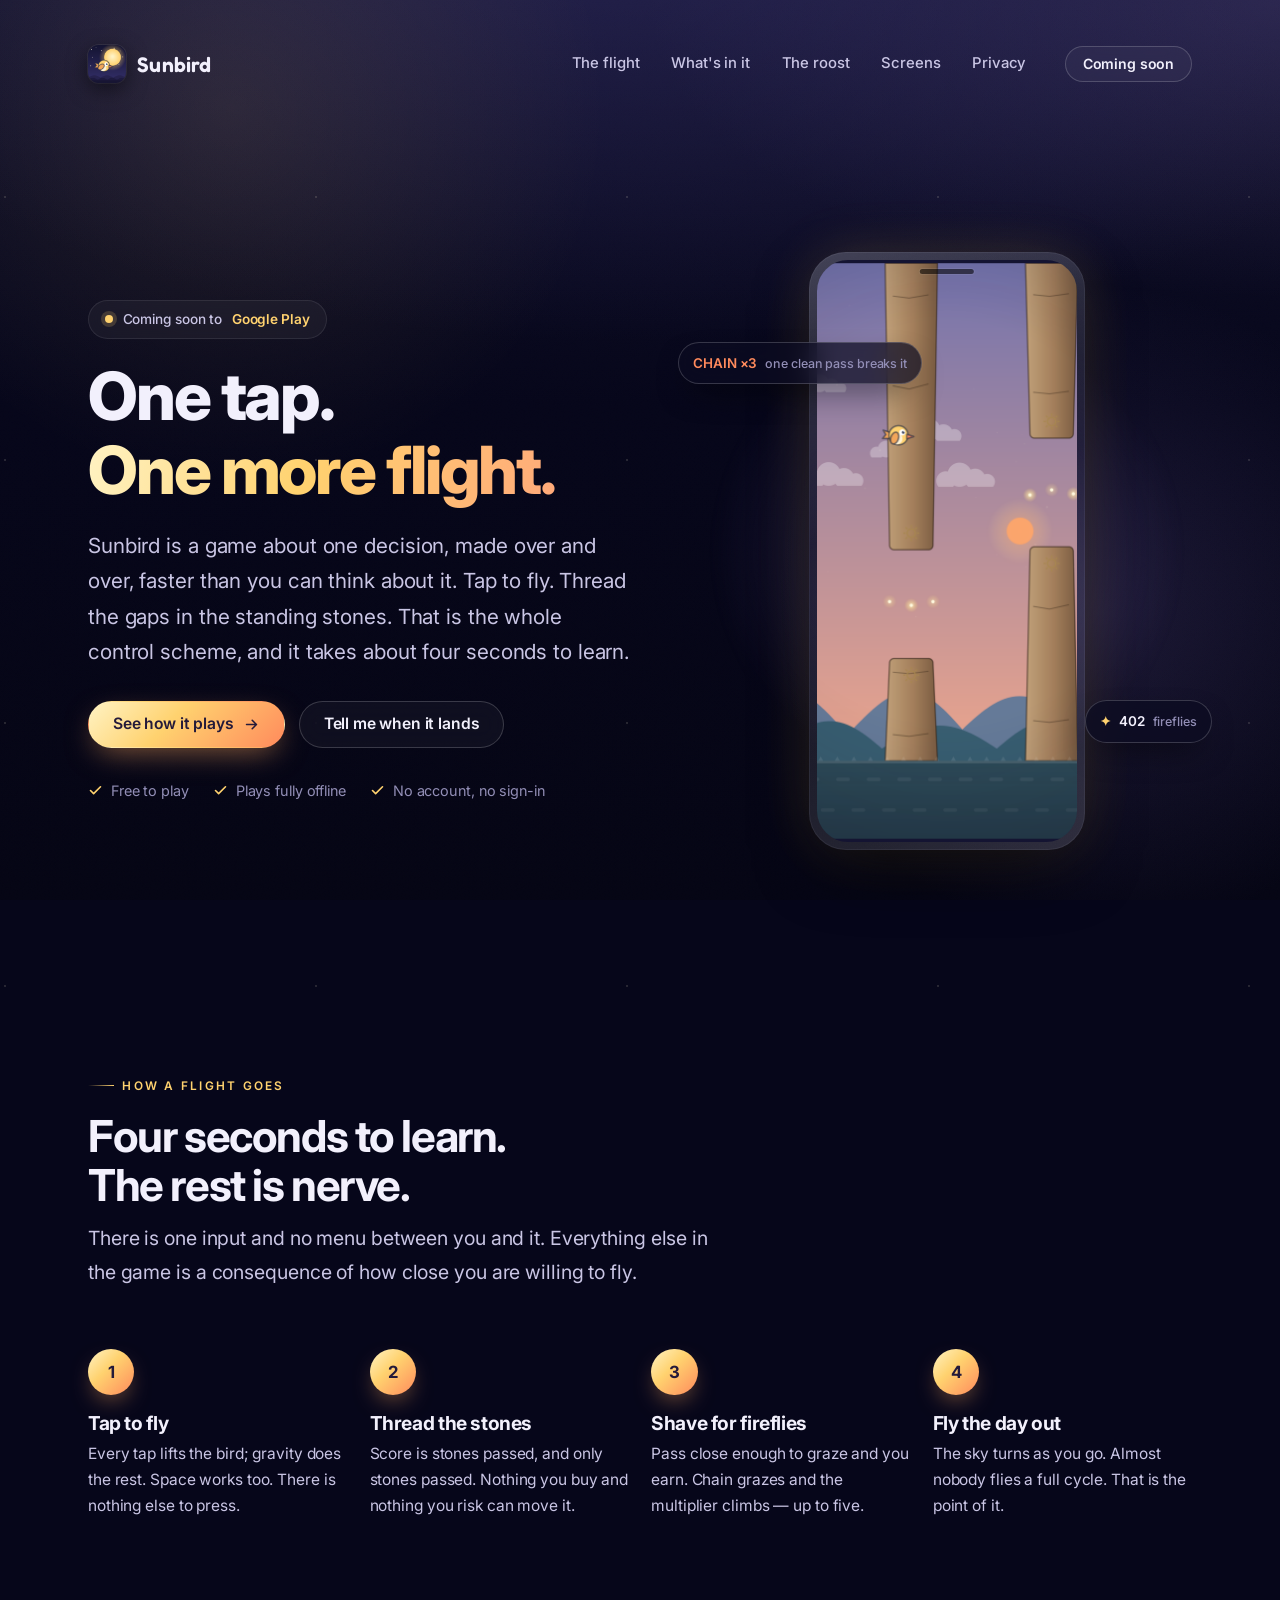
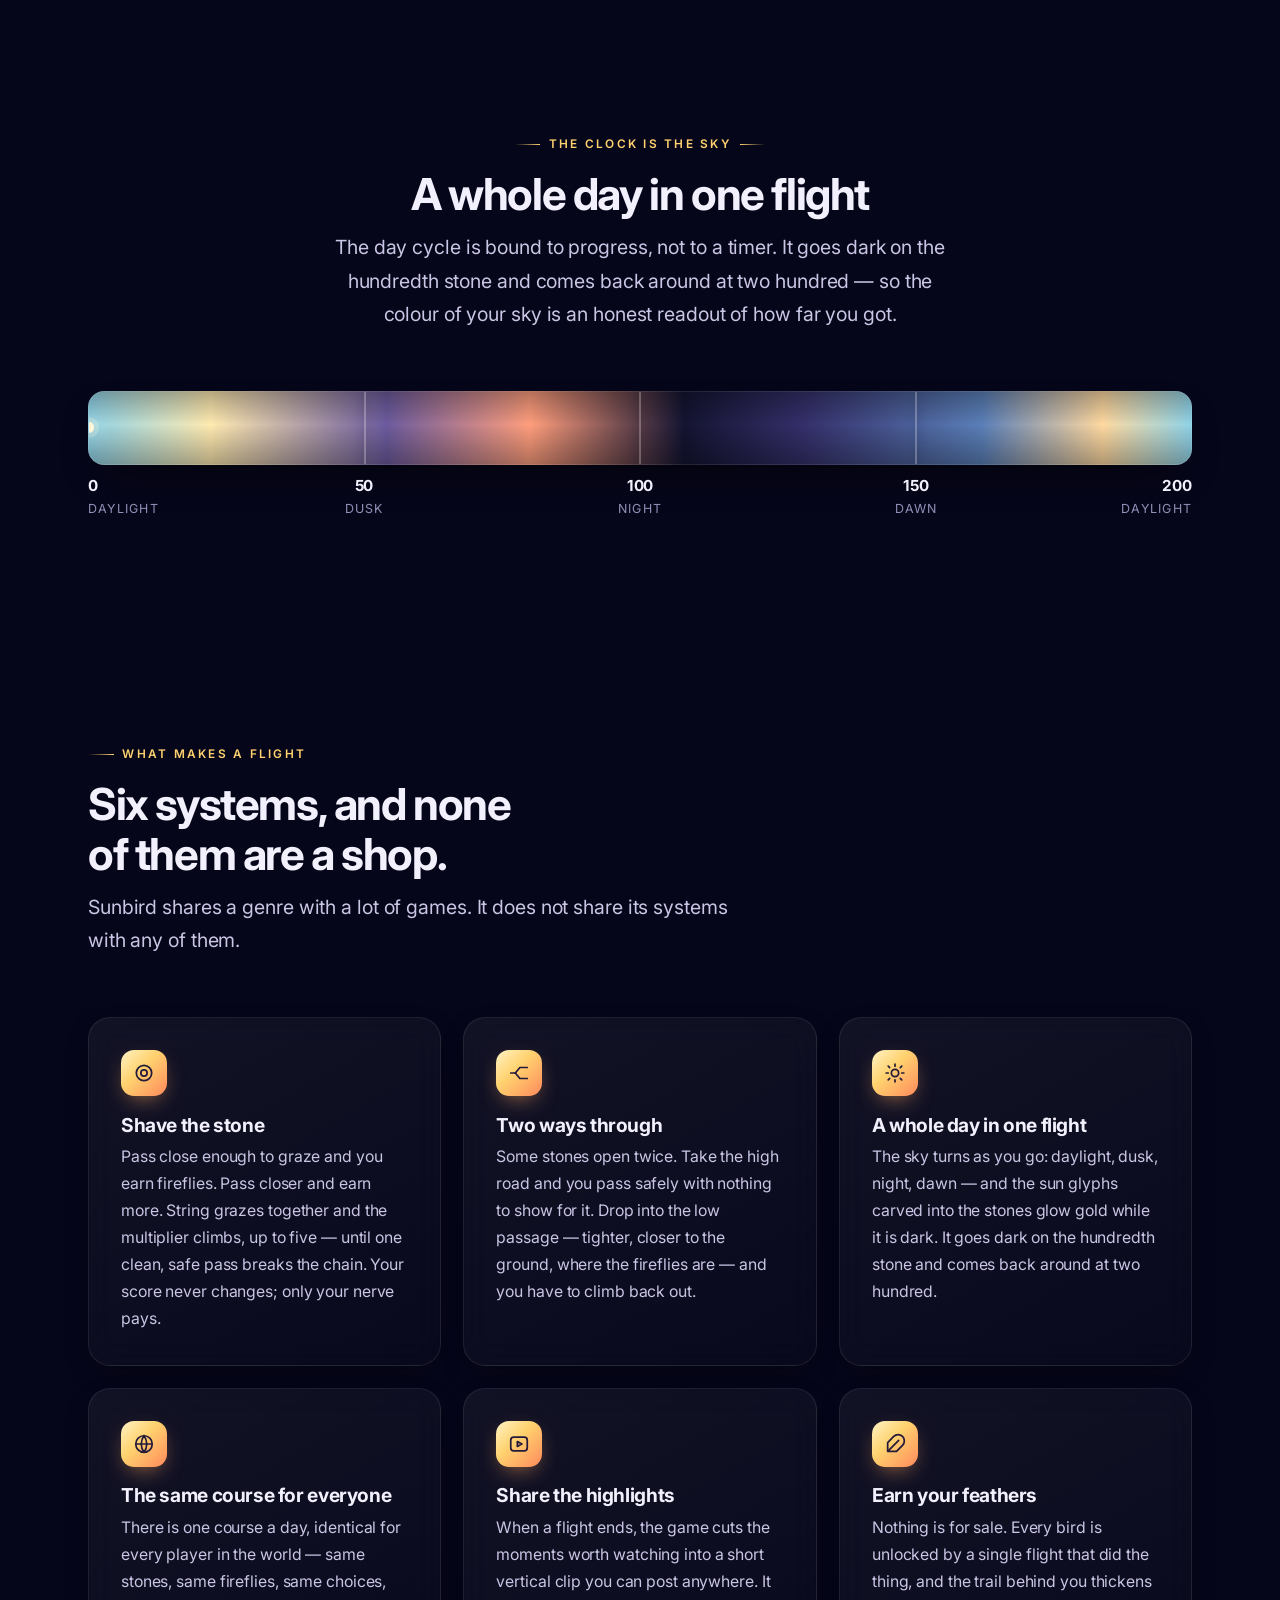
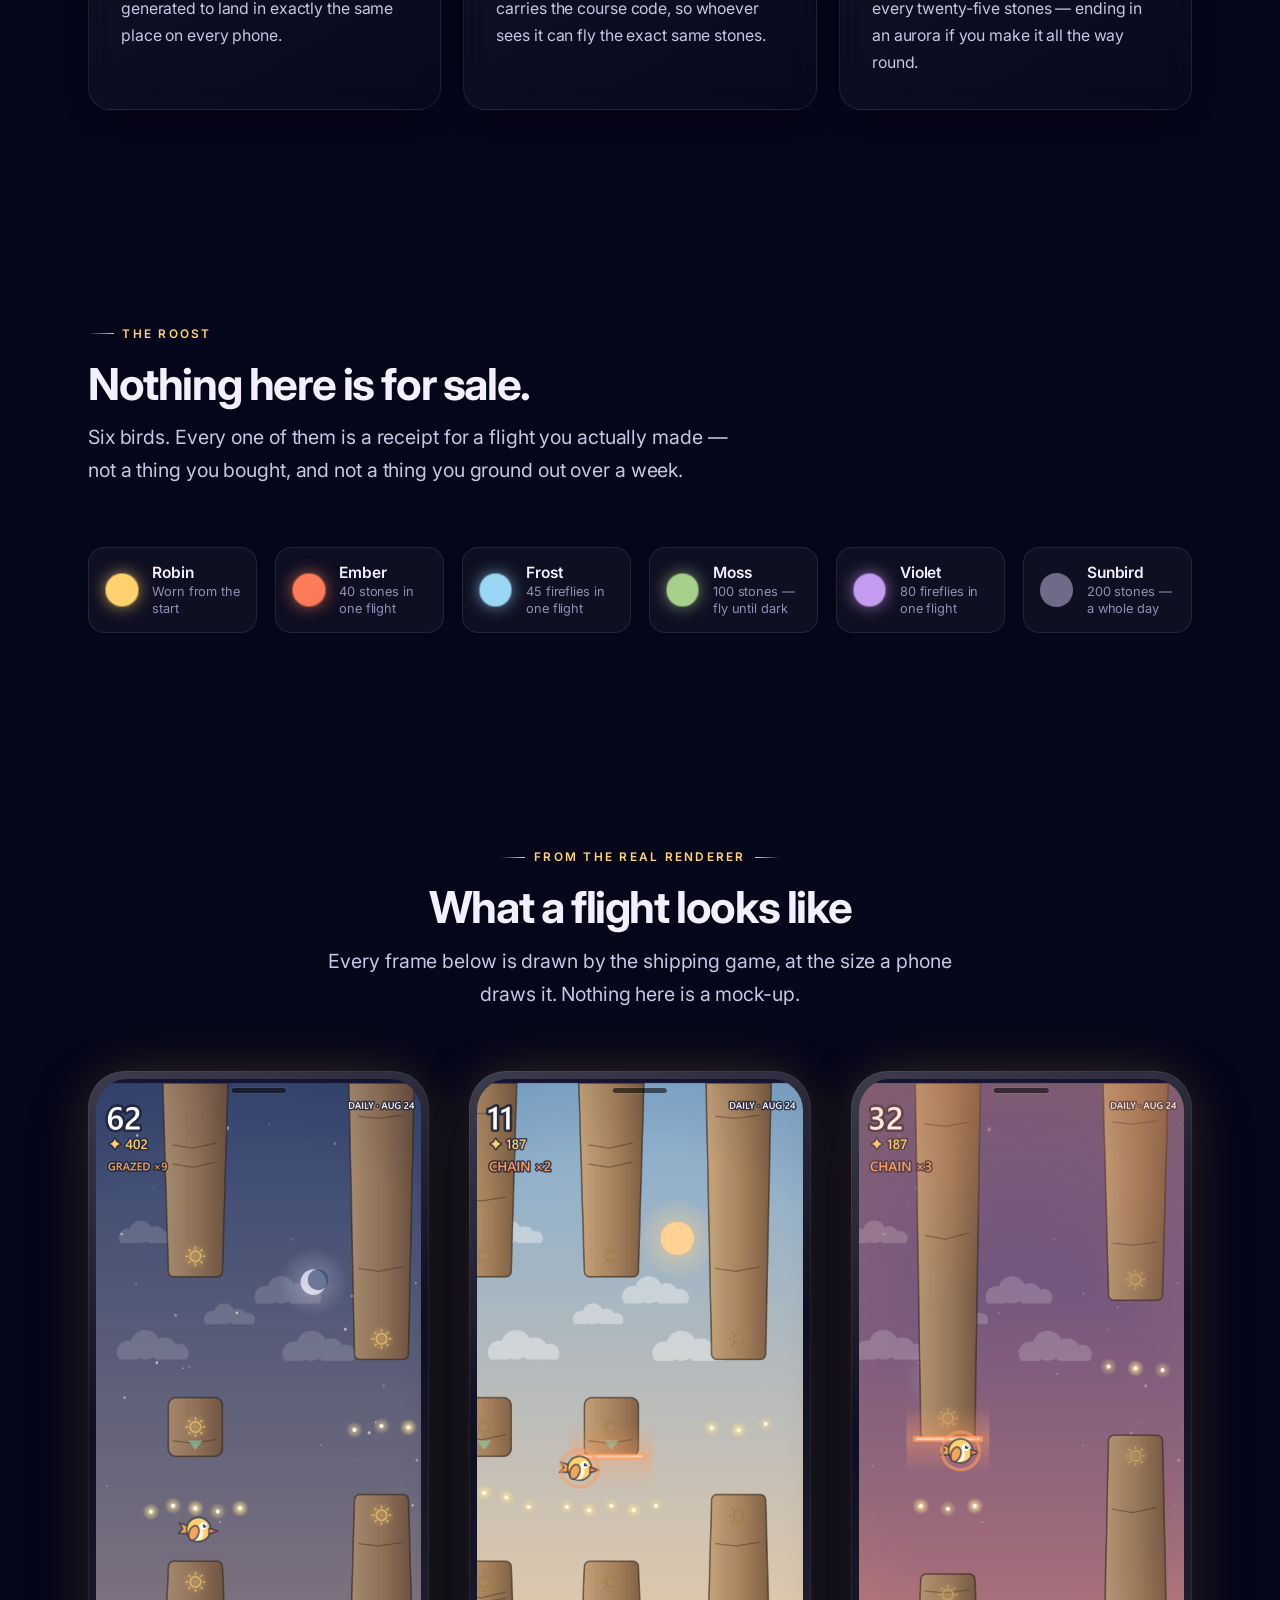
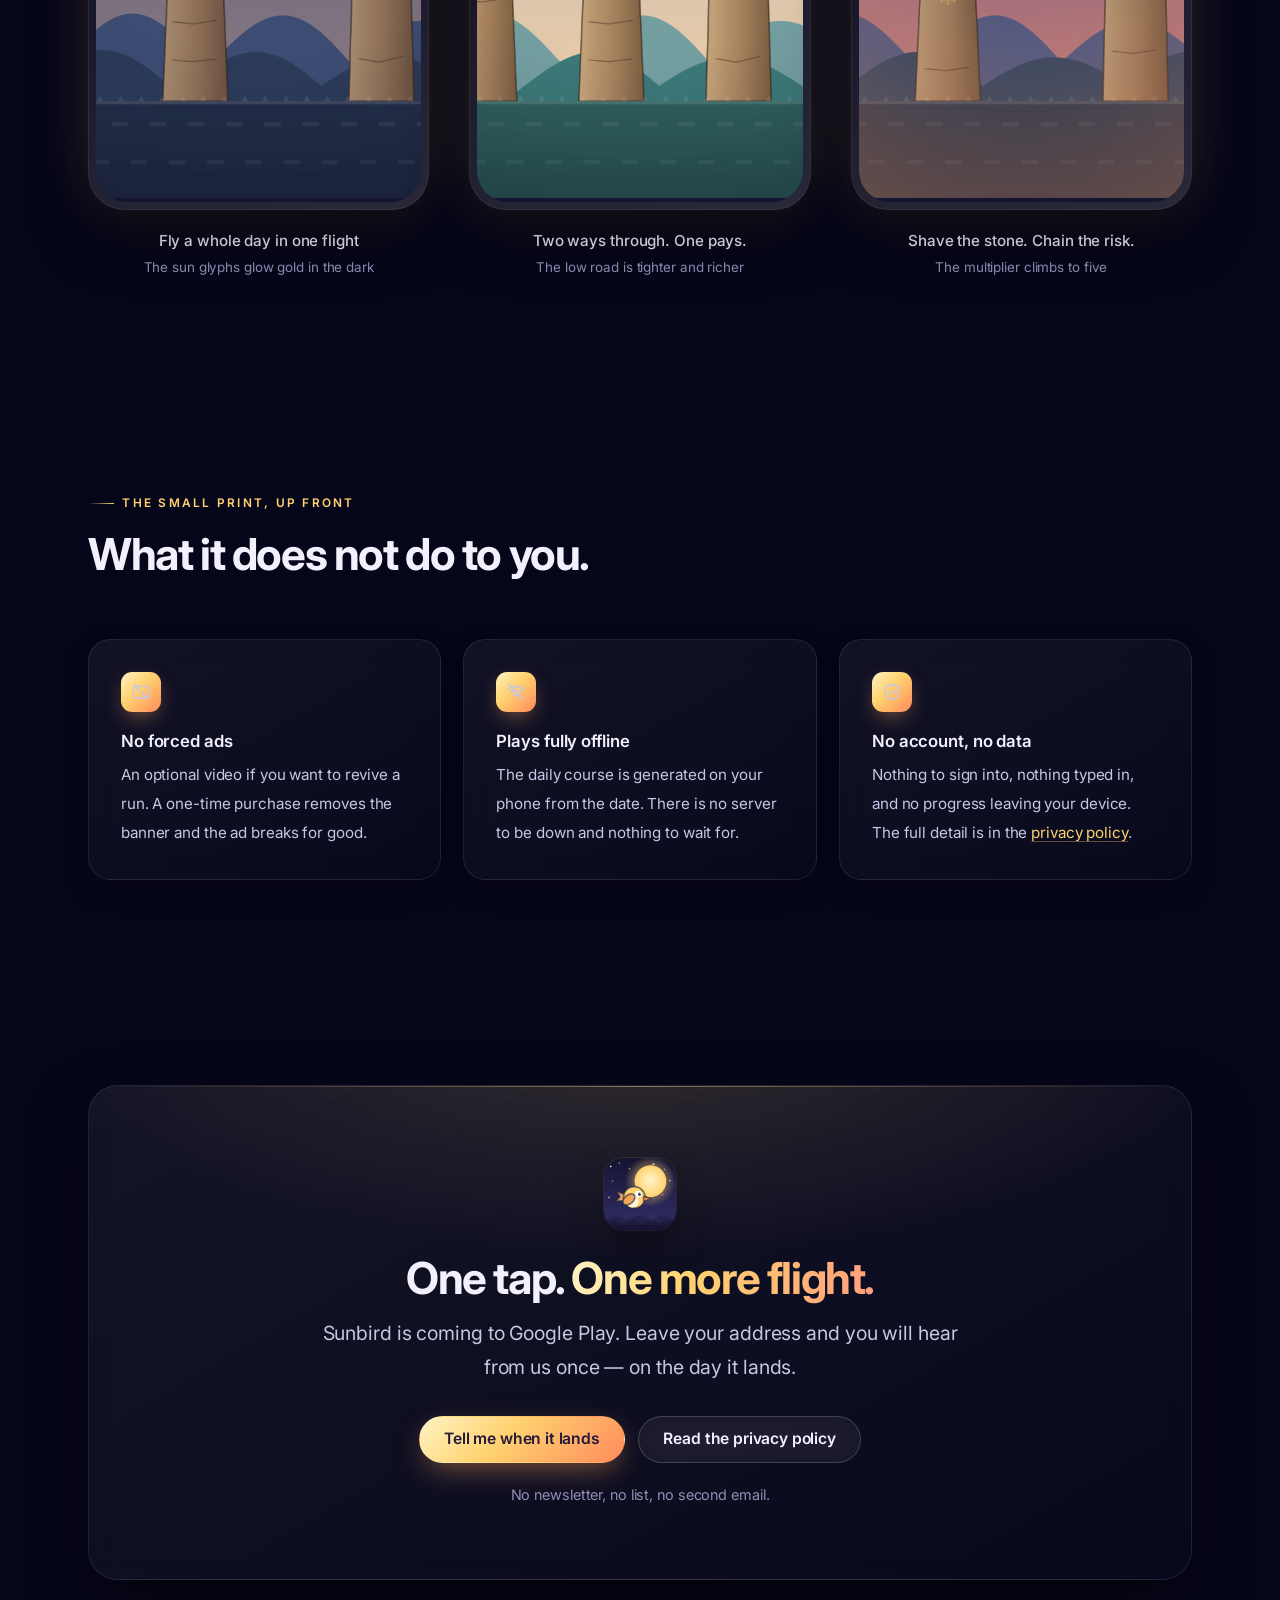
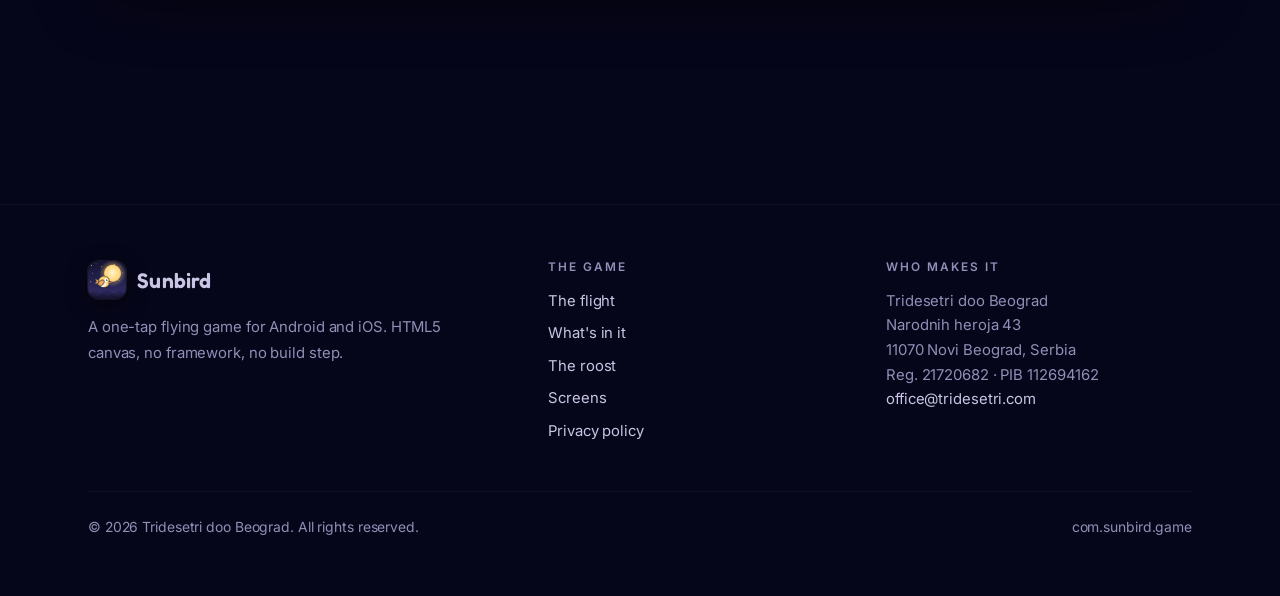
==== commit de851b0c: "fix(privacy): the policy described two kinds of ads; the app shows three The Advertising section sai" ====
--- a/index.html
+++ b/index.html
@@ -347,7 +347,7 @@
             <img src="img/1-night-canyon.png" width="1080" height="2340" loading="lazy" decoding="async"
                  alt="Night: sixty-two stones passed, four hundred and two fireflies, a nine-graze chain, and the carved sun glyphs glowing gold under a crescent moon.">
           </div>
-          <figcaption>Fly a whole day in one flight<small>Night falls on the hundredth stone</small></figcaption>
+          <figcaption>Fly a whole day in one flight<small>The sun glyphs glow gold in the dark</small></figcaption>
         </figure>
 
         <figure class="shot reveal" style="--delay:120ms">
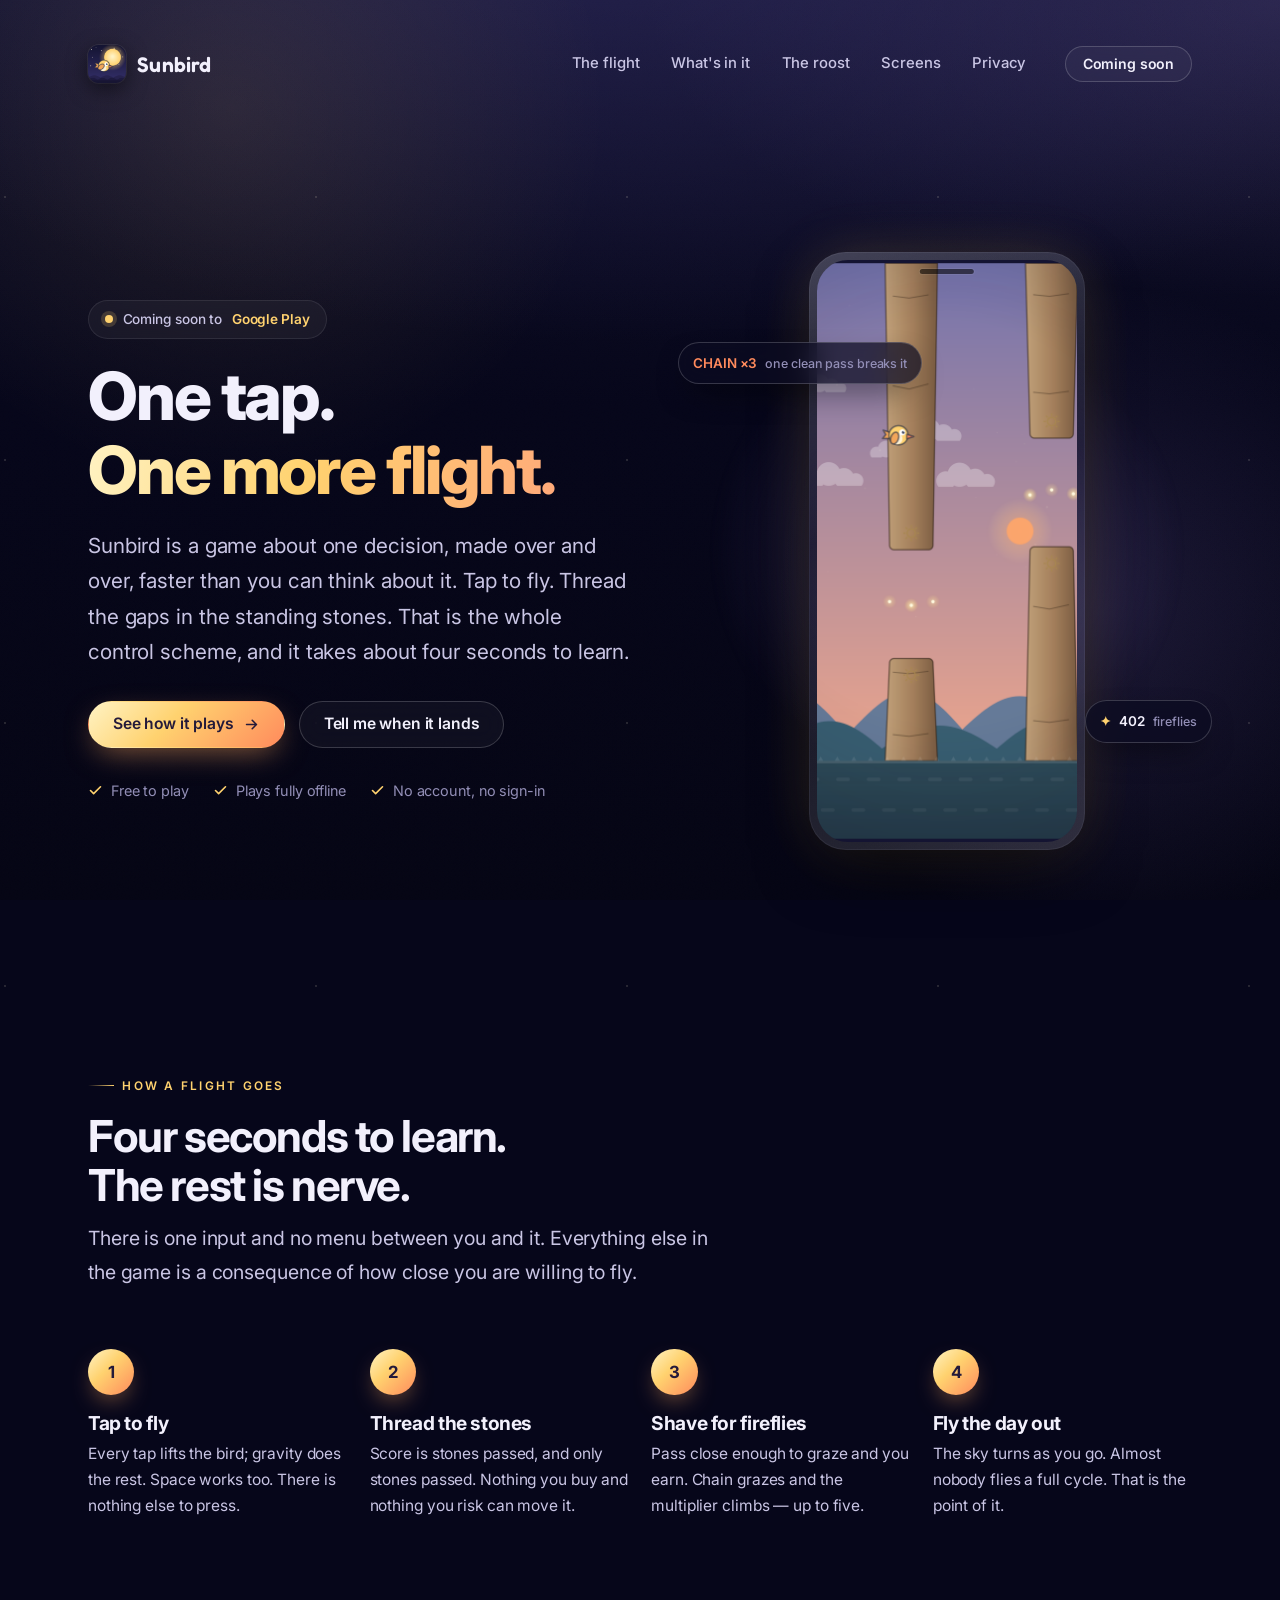
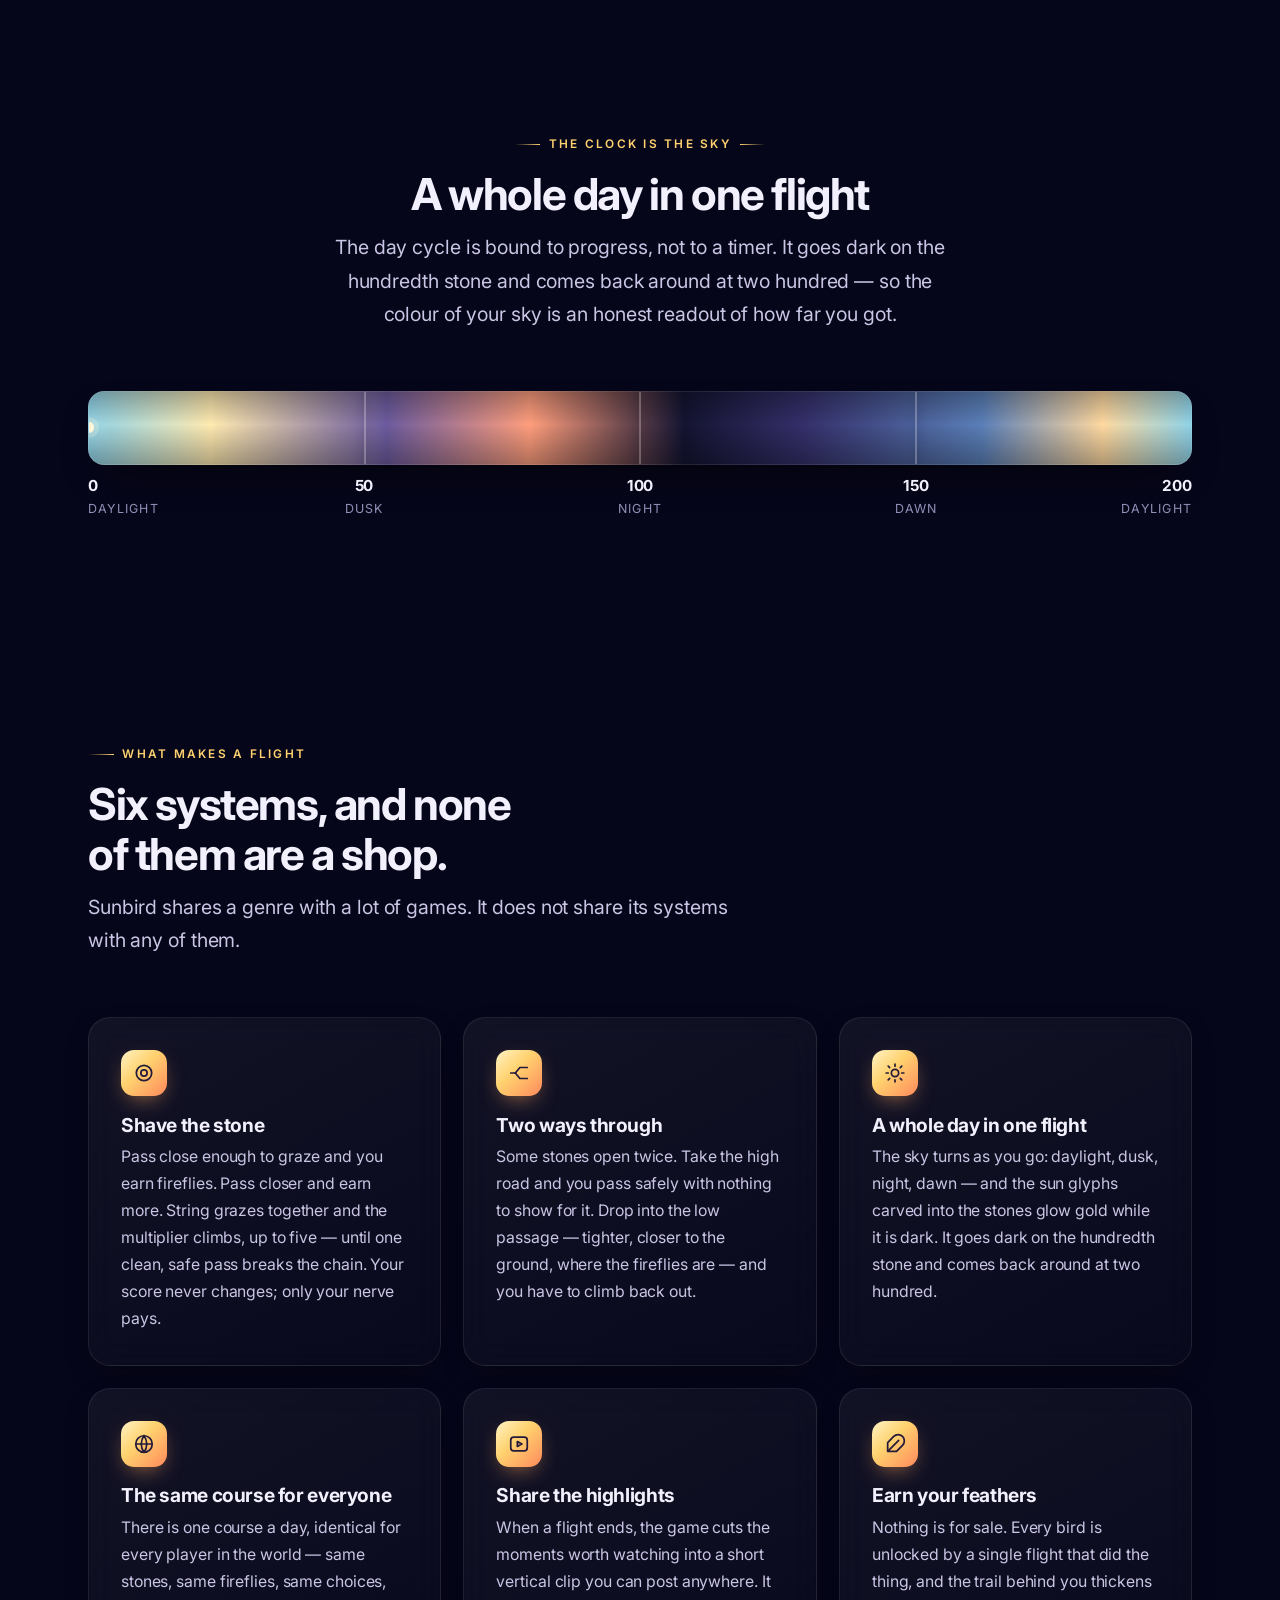
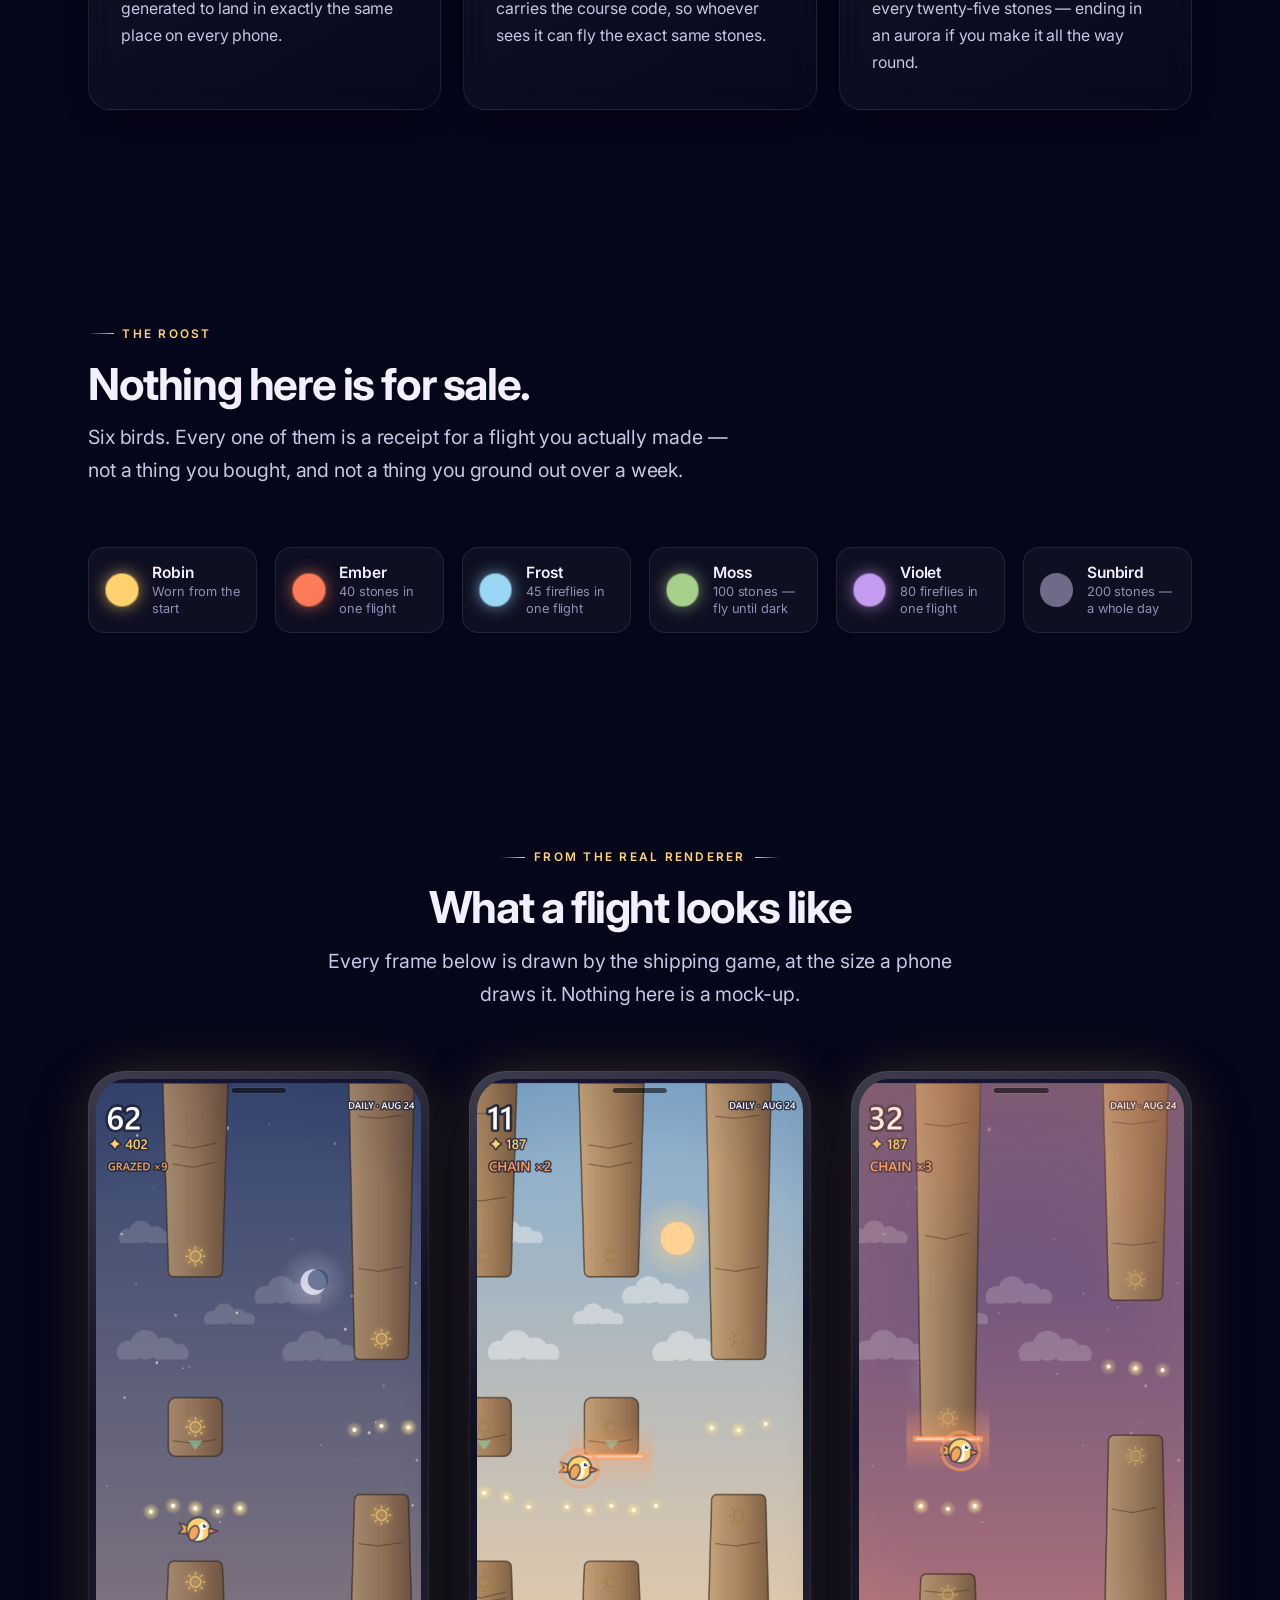
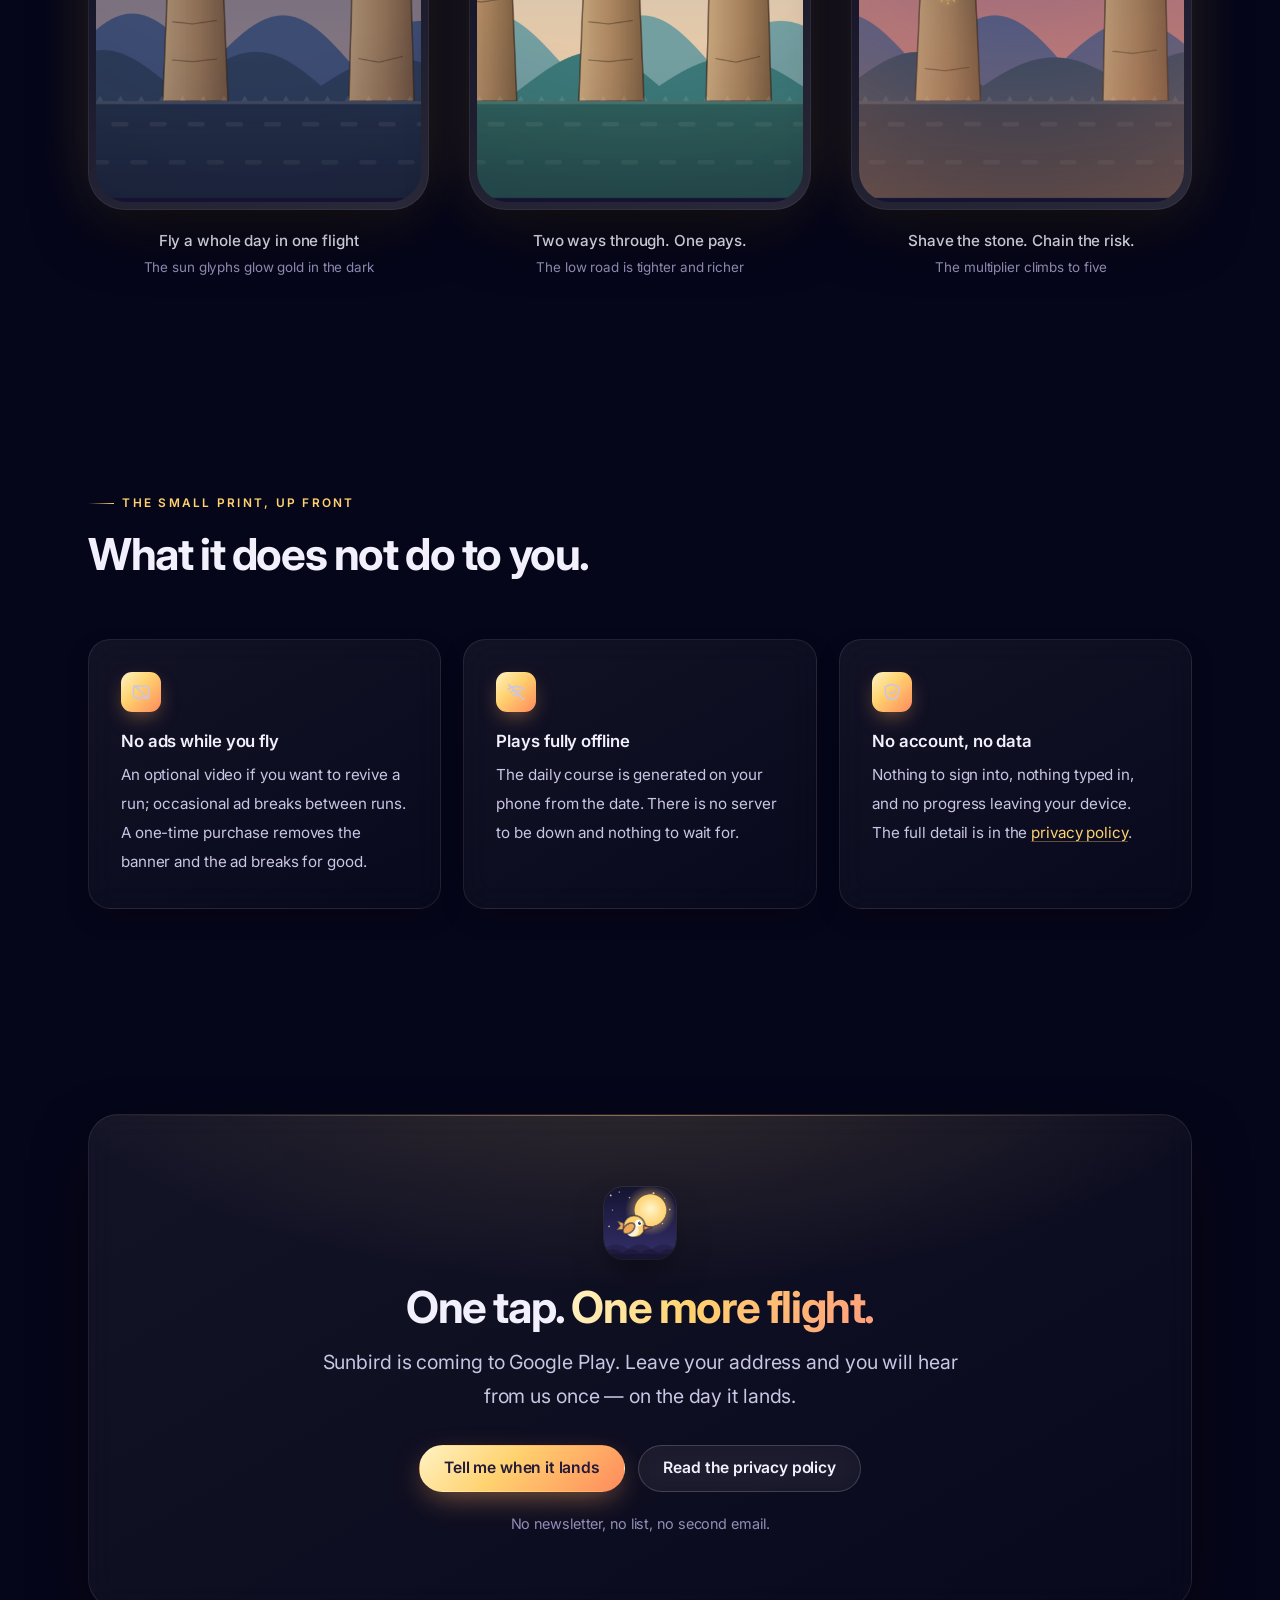
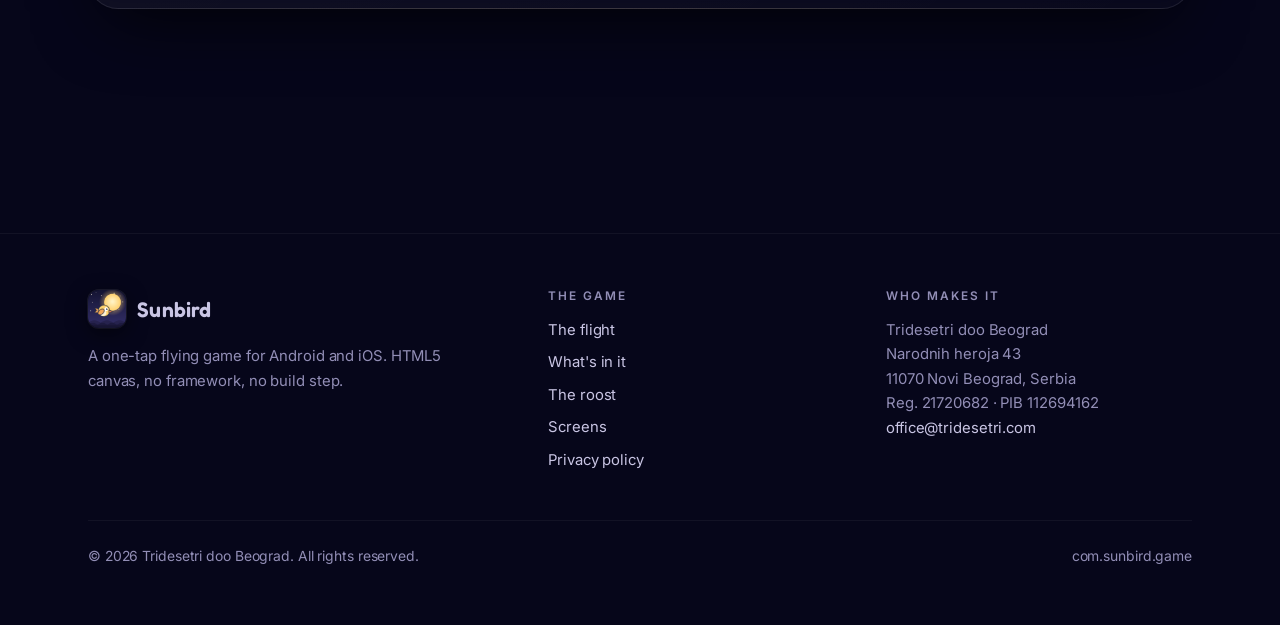
==== commit 1da4399c: "fix(copy): "no forced ads" overclaimed; say what is actually true The promise card and the social ca" ====
--- a/index.html
+++ b/index.html
@@ -382,8 +382,8 @@
           <span class="icon" aria-hidden="true">
             <svg width="20" height="20" viewBox="0 0 24 24" fill="none" stroke="currentColor" stroke-width="1.9" stroke-linecap="round"><rect x="3" y="5" width="18" height="14" rx="3.2"/><path d="M4.2 4.2 19.8 19.8"/></svg>
           </span>
-          <b>No forced ads</b>
-          <span>An optional video if you want to revive a run. A one-time purchase removes the banner and the ad breaks for good.</span>
+          <b>No ads while you fly</b>
+          <span>An optional video if you want to revive a run; occasional ad breaks between runs. A one-time purchase removes the banner and the ad breaks for good.</span>
         </li>
         <li class="card promise reveal" style="--delay:90ms">
           <span class="icon" aria-hidden="true">
